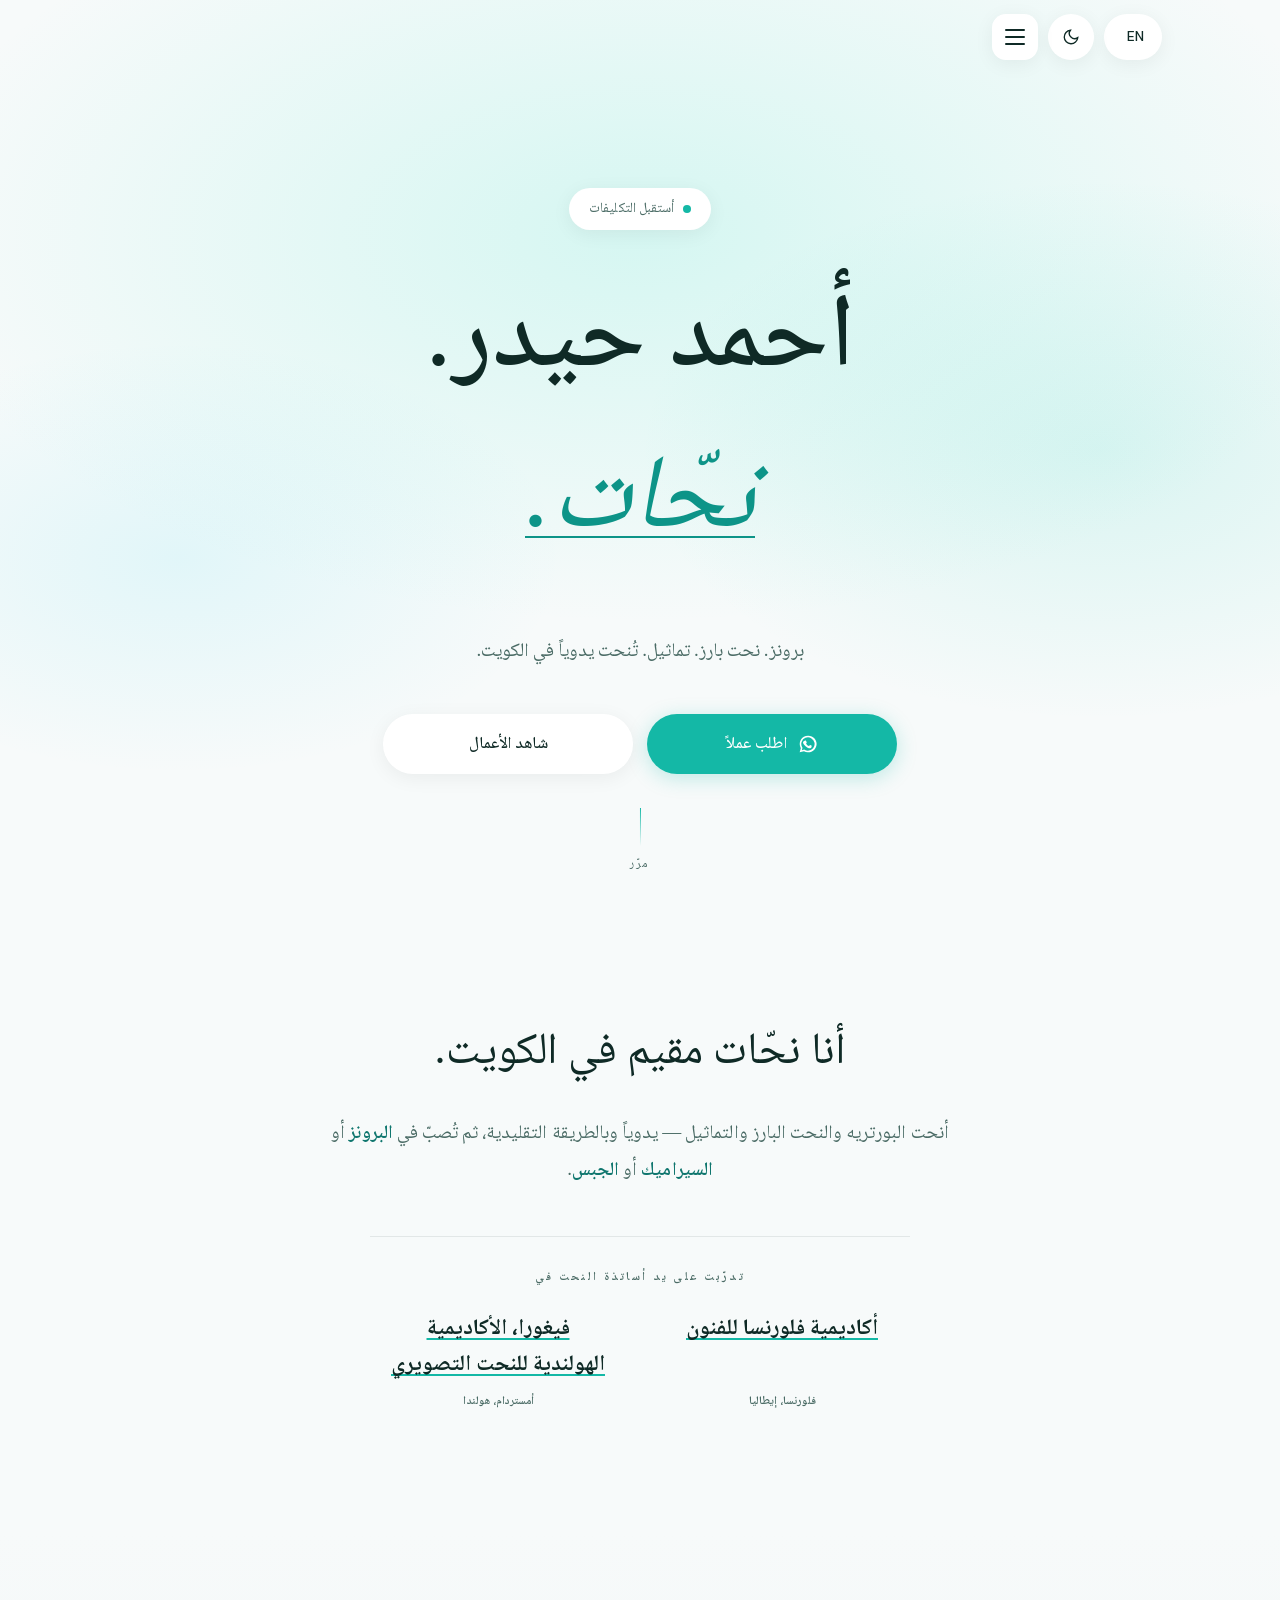
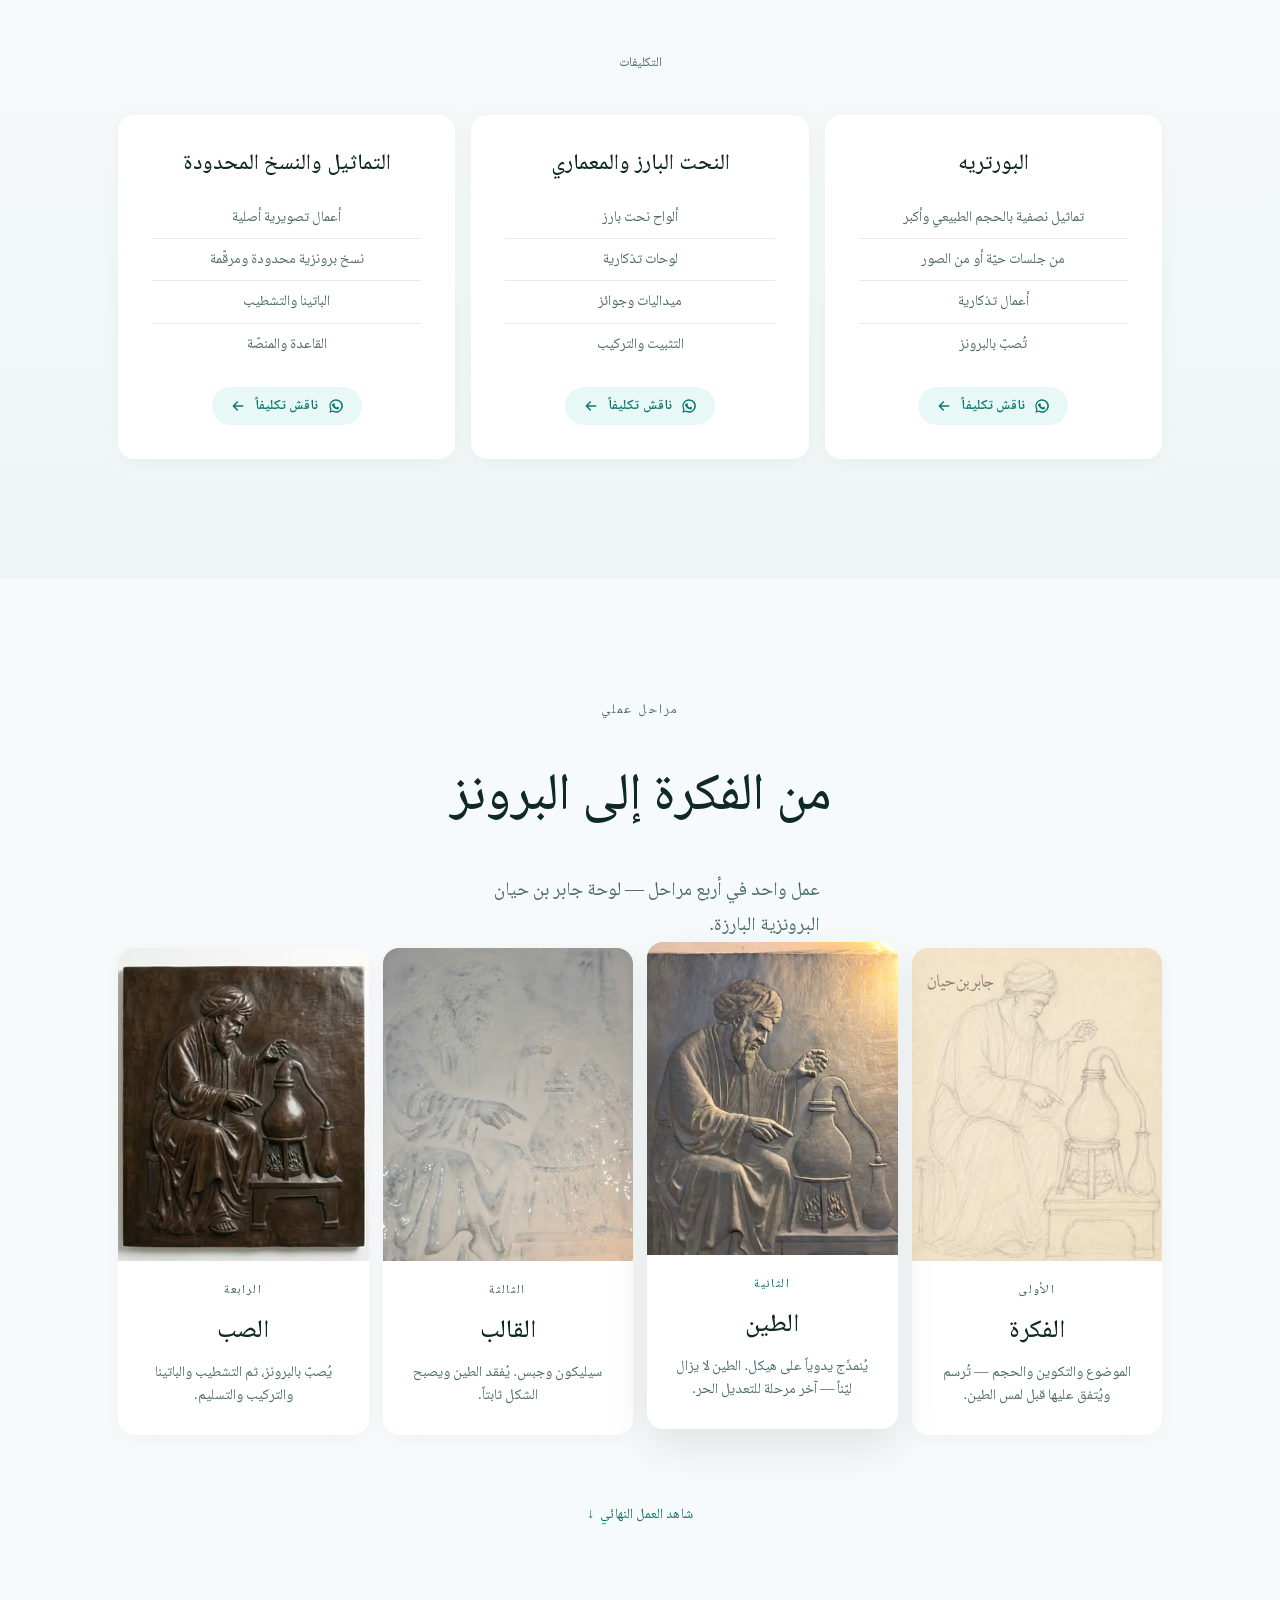
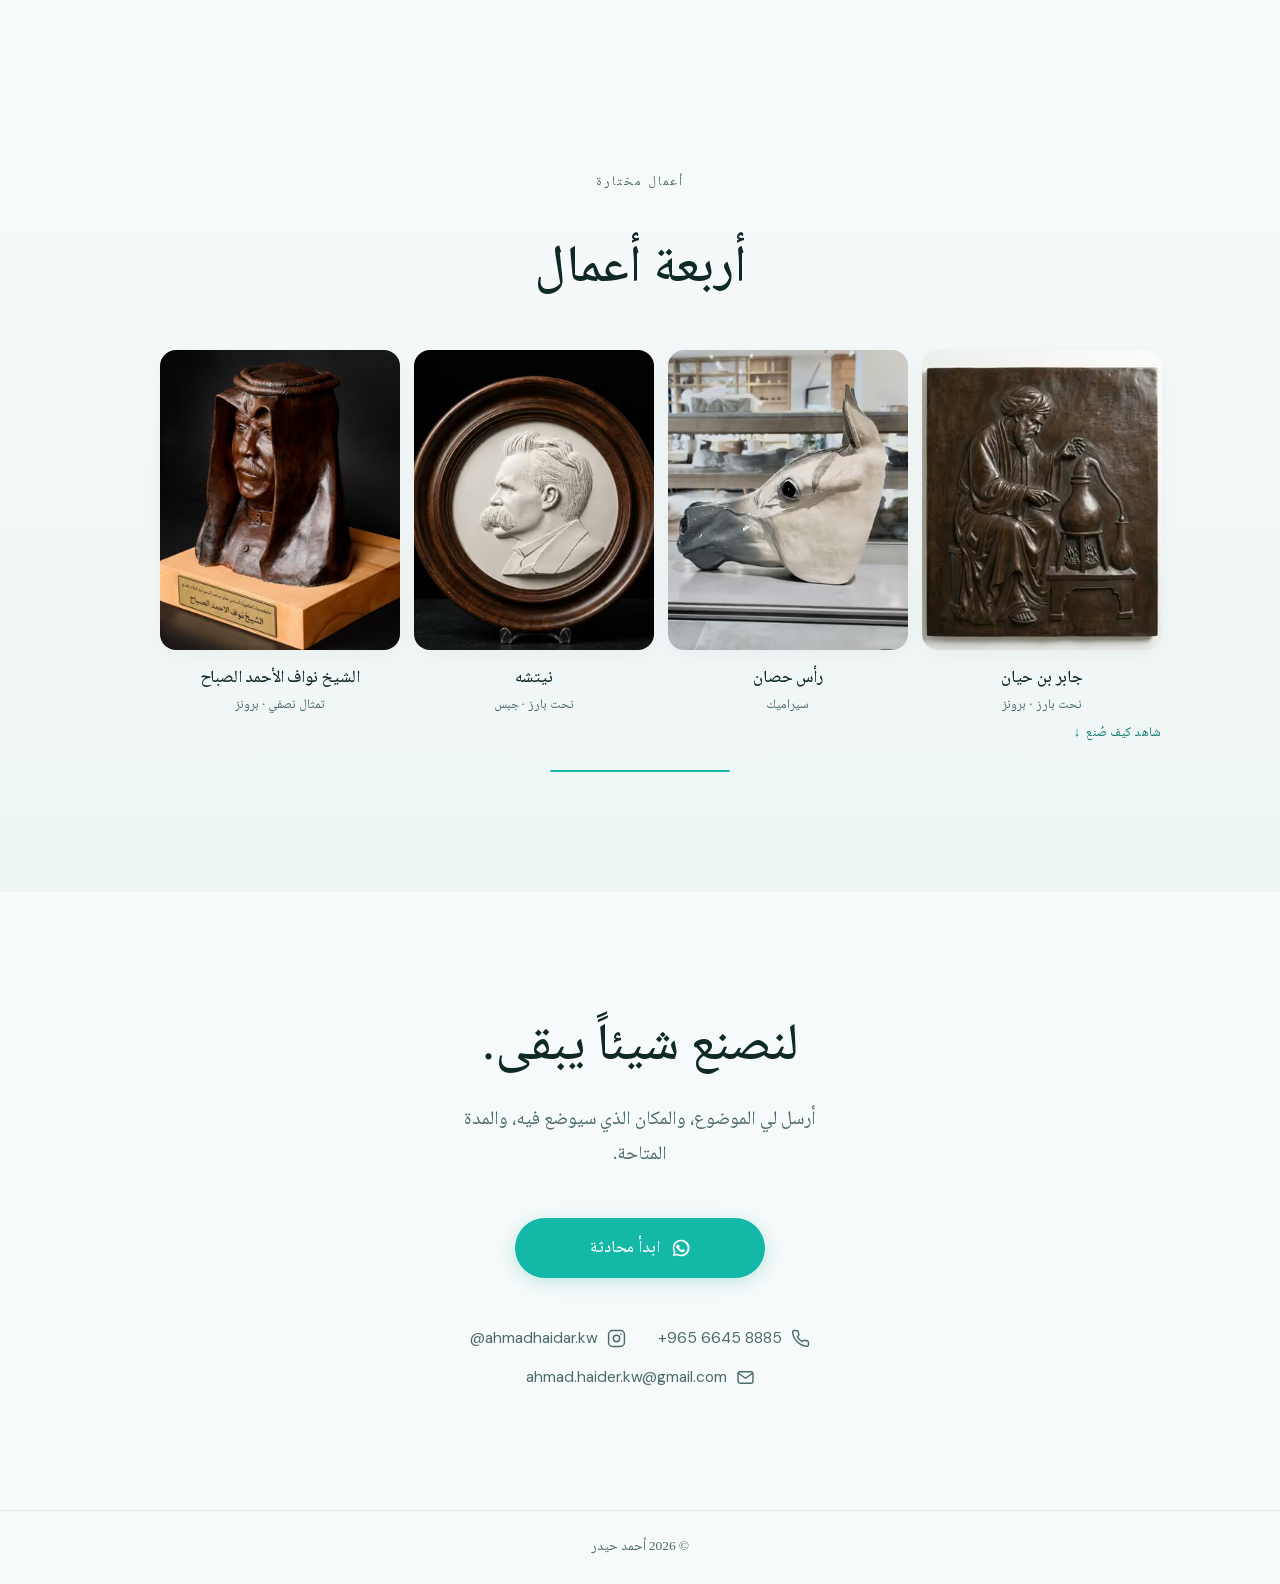
==== ar/index.html @ 477898f5 "Two real language pages, built from one source The Arabic site did not exist as far as search was co" ====
<!-- GENERATED FILE - do not edit.
     Source: src/index.html   Build: python3 build.py
     Edits made here are lost on the next build. -->
<!DOCTYPE html>

<html dir="rtl" lang="ar">
<head>
<meta charset="utf-8"/>
<meta content="width=device-width,initial-scale=1,viewport-fit=cover" name="viewport"/>
<script>(function(){try{var t=localStorage.getItem('theme');if(t==='dark'||t==='light')document.documentElement.setAttribute('data-theme',t)}catch(e){}})();</script>
<title>أحمد حيدر — نحّات كويتي | Ahmad Haider, Sculptor</title>
<meta content="أحمد حيدر، نحّات مقيم في الكويت. تماثيل نصفية وبورتريه ونحت بارز ونسخ محدودة، تُصبّ بالبرونز أو السيراميك أو الجبس." name="description"/>
<meta content="Ahmad Haider" name="author"/>
<link href="https://ahmadhaider.com/ar/" rel="canonical"/><link href="https://ahmadhaider.com/" hreflang="x-default" rel="alternate"/><link href="https://ahmadhaider.com/ar/" hreflang="ar" rel="alternate"/><link href="https://ahmadhaider.com/" hreflang="en" rel="alternate"/>



<meta content="index,follow,max-image-preview:large" name="robots"/>
<meta content="KW" name="geo.region"/>
<meta content="Kuwait" name="geo.placename"/>
<meta content="#14b8a6" name="theme-color"/>
<meta content="profile" property="og:type"/>
<meta content="أحمد حيدر — نحّات كويتي" property="og:title"/>
<meta content="نحّات مقيم في الكويت. تماثيل نصفية وبورتريه ونحت بارز، تُصبّ بالبرونز أو السيراميك أو الجبس." property="og:description"/>
<meta content="https://ahmadhaider.com/ar/" property="og:url"/>
<meta content="https://ahmadhaider.com/og-image.jpg" property="og:image"/>
<meta content="1200" property="og:image:width"/>
<meta content="630" property="og:image:height"/>
<meta content="Ahmad Haider — figurative sculptor, Kuwait" property="og:image:alt"/>
<meta content="ar_KW" property="og:locale"/>
<meta content="en_US" property="og:locale:alternate"/>
<meta content="summary_large_image" name="twitter:card"/>
<meta content="https://ahmadhaider.com/og-image.jpg" name="twitter:image"/>
<link href="/favicon.ico" rel="icon" sizes="any"/>
<link href="/apple-touch-icon.png" rel="apple-touch-icon"/>
<link href="/site.webmanifest" rel="manifest"/>
<link as="font" crossorigin="" href="/fonts/naskh-arabic.woff2" rel="preload" type="font/woff2"/><link as="font" crossorigin="" href="/fonts/fraunces-normal.woff2" rel="preload" type="font/woff2"/>

<link as="font" crossorigin="" href="/fonts/dmsans-normal.woff2" rel="preload" type="font/woff2"/>
<style>
@font-face{font-family:'Noto Naskh Arabic';font-style:normal;font-weight:400 700;font-display:swap;src:url('/fonts/naskh-arabic.woff2') format('woff2')}
@font-face{font-family:'Fraunces';font-style:normal;font-weight:100 900;font-display:swap;src:url('/fonts/fraunces-normal.woff2') format('woff2')}
@font-face{font-family:'Fraunces';font-style:italic;font-weight:100 900;font-display:swap;src:url('/fonts/fraunces-italic.woff2') format('woff2')}
@font-face{font-family:'DM Sans';font-style:normal;font-weight:100 1000;font-display:swap;src:url('/fonts/dmsans-normal.woff2') format('woff2')}

/* ============================================================
   Ahmad Haider — Sculptor
   styles.css
   Palette, type and chrome carried over from the original build.
   ============================================================ */

:root{
  --teal-300:#5eead4;
  --teal-400:#2dd4bf;
  --teal-500:#14b8a6;
  --teal-600:#0d9488;

  --bg:#f7fafa;
  --bg-subtle:#eef6f5;
  --bg-elevated:#fff;
  --white:#fff;

  --text:#0f2a26;
  --text-secondary:#4a6b65;
  --accent:var(--teal-500);
  /* teal-500 as TEXT is 2.4:1 on --bg. These two pass AA; --accent stays for fills. */
  --accent-text:#0f766e;    /* 5.2:1 — small text */
  --accent-strong:#0d9488;  /* 3.6:1 — large text */
  --accent-light:rgba(20,184,166,.1);
  --line:rgba(15,42,38,.09);

  --font-display:'Fraunces',Georgia,serif;
  --font-body:'DM Sans',-apple-system,BlinkMacSystemFont,'Segoe UI',sans-serif;
  --font-arabic:'Noto Naskh Arabic',Georgia,serif;

  --ease-out:cubic-bezier(.16,1,.3,1);
  --ease-smooth:cubic-bezier(.4,0,.2,1);
  --gut:clamp(22px,6vw,48px);

  /* live values written by script.js */
  --mx:50%;
  --my:30%;
}

@media (prefers-color-scheme:dark){
  :root:not([data-theme="light"]){
    --bg:#0b1a18;--bg-subtle:#10221f;--bg-elevated:#152b27;--white:#152b27;
    --text:#e9f2f0;--text-secondary:#93b0ab;
    --line:rgba(233,242,240,.12);--accent:var(--teal-400);--accent-text:var(--teal-400);--accent-strong:var(--teal-400);
  }
}
:root[data-theme="dark"]{
  --bg:#0b1a18;--bg-subtle:#10221f;--bg-elevated:#152b27;--white:#152b27;
  --text:#e9f2f0;--text-secondary:#93b0ab;
  --line:rgba(233,242,240,.12);--accent:var(--teal-400);--accent-text:var(--teal-400);--accent-strong:var(--teal-400);
}

*,*::before,*::after{box-sizing:border-box}
html{-webkit-text-size-adjust:100%;scroll-behavior:smooth}
body{
  margin:0;background:var(--bg);color:var(--text);
  font-family:var(--font-body);font-size:16px;line-height:1.6;
  -webkit-font-smoothing:antialiased;overflow-x:hidden;
}
a{color:inherit}
:focus-visible{outline:2px solid var(--accent-text);outline-offset:3px;border-radius:6px}
html[dir="rtl"] body,
html[dir="rtl"] body,html[dir="rtl"] h1,html[dir="rtl"] h2,html[dir="rtl"] h3,
html[dir="rtl"] p,html[dir="rtl"] li,html[dir="rtl"] span,html[dir="rtl"] a,
html[dir="rtl"] button,html[dir="rtl"] figcaption{font-family:var(--font-arabic)}
/* the address, the number and the handle stay Latin wherever they appear */
html[dir="rtl"] [dir="ltr"]{font-family:var(--font-body)}

.wrap{width:100%;max-width:1140px;margin:0 auto;padding-inline:var(--gut)}
/* left:-9999px pushed the page 10,000px wide in RTL, where a negative left
   sits outside the RIGHT edge. Clip instead: costs no scroll width either way. */
.skip{position:absolute;width:1px;height:1px;margin:-1px;padding:0;border:0;
  overflow:hidden;clip:rect(0 0 0 0);clip-path:inset(50%);white-space:nowrap}
.skip:focus{position:fixed;width:auto;height:auto;margin:0;overflow:visible;
  clip:auto;clip-path:none;inset-inline-start:12px;top:12px;z-index:99;
  background:var(--white);color:var(--text);padding:10px 16px;border-radius:12px;
  box-shadow:0 10px 28px rgba(0,0,0,.16)}

/* ============ 01 · scroll progress hairline ============ */
.progress{
  position:fixed;top:0;left:0;height:2px;width:100%;z-index:60;transform-origin:0 50%;
  transform:scaleX(var(--p,0));
  background:linear-gradient(90deg,var(--teal-400),var(--teal-500));
  transition:transform .12s linear;pointer-events:none;
}
/* Arabic sets taller than Latin: hamza (أ) and shadda (ّ) rise above the
   Latin ascender. h1's reveal mask (overflow:hidden) was slicing them off,
   and the tight Latin leading elsewhere left no room for the marks. */
html[dir="rtl"] h1{line-height:1.55;letter-spacing:0}
html[dir="rtl"] h1 em{padding-bottom:.16em}
html[dir="rtl"] h2{line-height:1.38;letter-spacing:0}
html[dir="rtl"] .about-lead{line-height:1.55;letter-spacing:0}
html[dir="rtl"] .about-body{line-height:1.95}
html[dir="rtl"] .sub{line-height:1.85}
html[dir="rtl"] .training-label{line-height:1.9}
html[dir="rtl"] .school{line-height:1.62}
html[dir="rtl"] .step h3,html[dir="rtl"] .card h3{line-height:1.45;letter-spacing:0}
html[dir="rtl"] .eyebrow{line-height:1.8}
html[dir="rtl"] .progress{transform-origin:100% 50%}

/* ============ header ============ */
.hdr{
  position:fixed;top:0;left:0;right:0;z-index:50;padding:14px 0;
  transition:background .35s var(--ease-smooth),box-shadow .35s,transform .45s var(--ease-out);
}
.hdr.stuck{
  background:color-mix(in srgb,var(--bg) 86%,transparent);
  backdrop-filter:blur(16px);-webkit-backdrop-filter:blur(16px);
  box-shadow:0 2px 8px rgba(0,0,0,.04);
}
.hdr.hide{transform:translateY(-110%)}
.hdr-in{display:flex;align-items:center;justify-content:flex-end;gap:12px;
  max-width:1140px;margin:0 auto;padding-inline:var(--gut)}
/* keep the controls pinned to the right in both directions (flex-end is direction-aware, so RTL needs flex-start) */
html[dir="rtl"] .hdr-in{justify-content:flex-start}


.hdr-r{display:flex;align-items:center;gap:10px}
.pill{
  background:var(--white);border:0;border-radius:50px;color:var(--text);
  box-shadow:0 4px 20px rgba(0,0,0,.06);
  font-family:var(--font-body);font-size:14px;font-weight:500;cursor:pointer;
  padding:11px 18px;position:relative;overflow:hidden;
  transition:transform .35s var(--ease-out),box-shadow .35s var(--ease-out);
}
.pill:hover{box-shadow:0 8px 30px rgba(0,0,0,.08);transform:translateY(-1px)}
.pill:active{transform:scale(.94)}
#lang{min-width:58px}
#lang span{display:inline-block;transition:transform .32s var(--ease-out),opacity .2s}
#lang.flip span{transform:translateY(-110%);opacity:0}

.theme-toggle{width:46px;height:46px;padding:0;display:grid;place-content:center;border-radius:50%}
.theme-toggle svg{transition:opacity .25s var(--ease-out),transform .25s var(--ease-out)}
.theme-toggle .icon-sun,.theme-toggle .icon-moon{display:none}
.theme-toggle .icon-moon{display:block}
@media (prefers-color-scheme:dark){
  :root:not([data-theme="light"]) .theme-toggle .icon-moon{display:none}
  :root:not([data-theme="light"]) .theme-toggle .icon-sun{display:block}
}
:root[data-theme="dark"] .theme-toggle .icon-moon{display:none}
:root[data-theme="dark"] .theme-toggle .icon-sun{display:block}
:root[data-theme="light"] .theme-toggle .icon-moon{display:block}
:root[data-theme="light"] .theme-toggle .icon-sun{display:none}

.burger{width:46px;height:46px;padding:0;display:grid;place-content:center;gap:5px;border-radius:14px}
.burger i{display:block;width:20px;height:2.2px;background:var(--text);border-radius:2px;
  transition:transform .4s var(--ease-out),opacity .2s}
.burger.open i:nth-child(1){transform:translateY(7.2px) rotate(45deg)}
.burger.open i:nth-child(2){opacity:0;transform:scaleX(.2)}
.burger.open i:nth-child(3){transform:translateY(-7.2px) rotate(-45deg)}

/* ============ 02 · menu with staggered links ============ */
.menu{
  position:fixed;inset:0;z-index:45;background:var(--bg);
  display:grid;place-items:center;opacity:0;visibility:hidden;
  transition:opacity .4s var(--ease-out),visibility .4s;
}
.menu.open{opacity:1;visibility:visible}
.menu nav{display:grid;gap:6px;text-align:center}
.menu a{
  font-family:var(--font-display);font-size:clamp(30px,8vw,46px);font-weight:400;
  text-decoration:none;letter-spacing:-.025em;padding:6px 0;position:relative;
  opacity:0;transform:translateY(18px);
  transition:opacity .5s var(--ease-out),transform .5s var(--ease-out),color .25s;
}
.menu.open a{opacity:1;transform:none}
.menu.open a:nth-child(1){transition-delay:.06s}
.menu.open a:nth-child(2){transition-delay:.12s}
.menu.open a:nth-child(3){transition-delay:.18s}
.menu.open a:nth-child(4){transition-delay:.24s}
.menu.open a:nth-child(5){transition-delay:.30s}
.menu a::after{
  content:"";position:absolute;left:50%;bottom:4px;height:1.5px;width:0;
  background:var(--accent);transform:translateX(-50%);
  transition:width .4s var(--ease-out);
}
.menu a:hover{color:var(--accent-text)}
.menu a:hover::after{width:100%}

/* ============ hero ============ */
.hero{position:relative;min-height:100svh;display:grid;place-items:center;text-align:center;
  padding:110px 0 76px;overflow:hidden}
/* 03 · gradient field follows the pointer */
.hero::before{
  content:"";position:absolute;inset:-10%;pointer-events:none;
  background:
    radial-gradient(ellipse 80% 60% at var(--mx) var(--my),rgba(94,234,212,.22) 0%,transparent 60%),
    radial-gradient(ellipse 60% 50% at 80% 50%,rgba(45,212,191,.15) 0%,transparent 50%),
    radial-gradient(ellipse 50% 40% at 20% 60%,rgba(34,211,238,.10) 0%,transparent 50%);
  transition:background-position .6s var(--ease-out);
}
.hero .wrap{position:relative}

.badge{
  display:inline-flex;align-items:center;gap:9px;background:var(--white);border-radius:50px;
  padding:10px 20px;font-size:14px;color:var(--text-secondary);
  box-shadow:0 4px 20px rgba(0,0,0,.06);margin-bottom:clamp(30px,8vw,46px);
}
.dot{width:8px;height:8px;border-radius:50%;background:var(--accent);flex:none;
  box-shadow:0 0 0 0 rgba(20,184,166,.3);animation:pulse 2.4s var(--ease-out) infinite}
@keyframes pulse{50%{box-shadow:0 0 0 7px rgba(20,184,166,0)}}

h1{font-family:var(--font-display);font-weight:500;
  font-size:clamp(52px,15vw,104px);line-height:.98;letter-spacing:-.035em;margin:0}
/* 04 · masked line-by-line hero reveal */
h1 span,h1 em{display:block;overflow:hidden}
h1 span>i,h1 em>i{display:block;font-style:inherit;transform:translateY(105%);
  animation:lineUp 1.05s var(--ease-out) forwards}
h1 span>i{animation-delay:.12s}
h1 em>i{animation-delay:.24s}
h1 em{font-style:italic;font-weight:400;color:var(--accent-strong);padding-bottom:.08em}
h1 em>i{text-decoration:underline;text-decoration-thickness:2px;text-underline-offset:.1em}
@keyframes lineUp{to{transform:none}}

.sub{color:var(--text-secondary);font-size:clamp(16px,4.2vw,19px);line-height:1.6;
  max-width:30ch;margin:20px auto 0}

.btns{display:grid;gap:14px;margin-top:clamp(32px,8vw,44px);justify-content:center}
@media(min-width:620px){.btns{grid-auto-flow:column}}

/* 05 · magnetic buttons */
.btn{
  display:inline-flex;align-items:center;justify-content:center;gap:11px;
  border-radius:60px;padding:17px 34px;font-size:16.5px;font-weight:500;
  text-decoration:none;min-width:250px;position:relative;overflow:hidden;
  transform:translate3d(var(--tx,0),var(--ty,0),0);
  transition:transform .5s var(--ease-out),box-shadow .4s var(--ease-out);
}
.btn>*{position:relative;z-index:1}
.btn-a{background:var(--accent);color:#fff;box-shadow:0 4px 20px rgba(20,184,166,.25)}
.btn-a:hover{box-shadow:0 14px 38px rgba(20,184,166,.38)}
.btn-b{background:var(--white);color:var(--text);box-shadow:0 4px 20px rgba(0,0,0,.06)}
.btn-b:hover{box-shadow:0 10px 32px rgba(0,0,0,.09)}
.btn:active{transform:translate3d(var(--tx,0),var(--ty,0),0) scale(.975)}
/* sheen that sweeps once on hover */
.btn::after{
  content:"";position:absolute;inset:0;z-index:0;
  background:linear-gradient(105deg,transparent 35%,rgba(255,255,255,.28) 50%,transparent 65%);
  transform:translateX(-120%);
}
.btn:hover::after{transform:translateX(120%);transition:transform .85s var(--ease-smooth)}
.btn svg{transition:transform .45s var(--ease-out)}
.btn-a:hover svg{transform:scale(1.14) rotate(-6deg)}

.scroll-c{position:absolute;bottom:26px;left:50%;transform:translateX(-50%);
  font-size:12px;letter-spacing:.14em;color:var(--text-secondary);
  display:grid;gap:9px;justify-items:center;opacity:0;animation:fadeIn .8s .9s forwards}
.scroll-c i{display:block;width:1px;height:38px;
  background:linear-gradient(to bottom,var(--accent),transparent);
  transform-origin:top;animation:drip 2.4s var(--ease-smooth) infinite}
@keyframes drip{0%{transform:scaleY(0);opacity:0}35%{opacity:1}100%{transform:scaleY(1);opacity:0}}
@keyframes fadeIn{to{opacity:1}}

/* ============ sections ============ */
section{scroll-margin-top:72px}
.band{padding-block:clamp(64px,14vw,120px)}
.band-s{background:linear-gradient(180deg,var(--bg) 0%,var(--bg-subtle) 100%)}
/* the commissions eyebrow IS that section's heading; keep it looking like the others */
h2.eyebrow{font-family:var(--font-body);font-weight:400;line-height:1.5}
.eyebrow{text-align:center;font-size:13px;letter-spacing:.16em;color:var(--text-secondary);
  margin:0 0 clamp(26px,6vw,40px)}
h2{font-family:var(--font-display);font-weight:500;font-size:clamp(32px,8vw,52px);
  line-height:1.05;letter-spacing:-.03em;margin:0 0 clamp(26px,6vw,40px);text-align:center}

/* ============ about — three tiers of hierarchy ============ */
.about-lead{font-family:var(--font-display);font-weight:400;
  font-size:clamp(29px,6.8vw,44px);line-height:1.16;letter-spacing:-.025em;
  text-align:center;max-width:17ch;margin:0 auto clamp(20px,4.4vw,28px);
  text-wrap:balance}

.about-body{font-family:var(--font-body);font-weight:400;
  font-size:clamp(16.5px,3.5vw,19px);line-height:1.68;letter-spacing:.002em;
  color:var(--text-secondary);text-align:center;max-width:52ch;margin:0 auto;
  text-wrap:pretty}
.about-body b{font-weight:600;color:var(--accent-text)}

.training{max-width:54ch;margin:clamp(32px,6.5vw,46px) auto 0;
  padding-top:clamp(22px,4.8vw,30px);border-top:1px solid var(--line)}
.training-label{font-family:var(--font-body);font-size:12px;font-weight:600;
  letter-spacing:.19em;text-transform:uppercase;color:var(--text-secondary);
  text-align:center;margin:0 0 clamp(16px,3.4vw,22px)}
.training-list{list-style:none;margin:0;padding:0;display:grid;gap:20px;align-items:stretch}
@media(min-width:720px){.training-list{grid-template-columns:1fr 1fr;gap:28px}}
.training-list li{display:flex;flex-direction:column;gap:8px;text-align:center}
.training-list .where{margin-top:auto;padding-top:2px}
.about b{font-weight:400;color:var(--accent-text)}

/* academies — display optical size, italic cut, accent rule beneath */
.school{
  font-family:var(--font-display);font-style:italic;font-weight:500;
  font-variation-settings:'opsz' 144;
  font-size:clamp(18.5px,4.1vw,22px);line-height:1.3;
  letter-spacing:-.01em;color:var(--text);
  text-decoration:underline;
  text-decoration-color:var(--accent);
  text-decoration-thickness:2px;
  text-underline-offset:.2em;
  text-decoration-skip-ink:none;
  text-wrap:balance;
}
.where{
  font-family:var(--font-body);font-style:normal;font-weight:600;
  font-size:11.5px;letter-spacing:.15em;text-transform:uppercase;
  color:var(--text-secondary);
}
[dir="rtl"] .school{font-style:normal;font-weight:700;font-family:var(--font-arabic);letter-spacing:0}
[dir="rtl"] .where{font-family:var(--font-arabic);letter-spacing:0}

/* 06 · scroll reveal */
.rv{opacity:0;transform:translateY(20px);
  transition:opacity .85s var(--ease-out),transform .85s var(--ease-out)}
.rv.in{opacity:1;transform:none}
.rv.d1{transition-delay:.08s}.rv.d2{transition-delay:.16s}.rv.d3{transition-delay:.24s}
.hero .rv{transform:translateY(14px)}

/* ============ cards ============ */
.cards{display:grid;gap:16px}
@media(min-width:800px){.cards{grid-template-columns:repeat(3,1fr)}}
.card{
  background:var(--bg-elevated);border-radius:16px;padding:clamp(26px,6vw,34px);
  box-shadow:0 4px 20px rgba(0,0,0,.04);text-align:center;position:relative;overflow:hidden;
  transition:transform .5s var(--ease-out),box-shadow .5s var(--ease-out);
}
@media(hover:hover){
  .card:hover{transform:translateY(-6px);box-shadow:0 18px 44px rgba(0,0,0,.09)}
  .card:hover h3{color:var(--accent-text)}
}
.card::before{
  content:"";position:absolute;left:0;right:0;top:0;height:2px;background:var(--accent);
  transform:scaleX(0);transform-origin:left;transition:transform .55s var(--ease-out);
}
.card:hover::before{transform:scaleX(1)}
.card h3{font-family:var(--font-display);font-weight:500;font-size:22px;
  margin:0 0 16px;letter-spacing:-.015em;transition:color .35s}
.card ul{list-style:none;margin:0;padding:0}
.card li{font-size:14.5px;color:var(--text-secondary);padding:9px 0;border-top:1px solid var(--line)}
.card li:first-child{border-top:0}


/* card CTA — pre-filled WhatsApp enquiry */
.card-cta{display:inline-flex;align-items:center;gap:9px;
  margin-top:clamp(18px,3.6vw,22px);padding:11px 18px;border-radius:50px;
  background:var(--accent-light);color:var(--accent-text);
  font-family:var(--font-body);font-size:14px;font-weight:600;
  letter-spacing:.005em;text-decoration:none;line-height:1;
  transition:background .35s var(--ease-smooth),color .35s var(--ease-smooth),
             box-shadow .4s var(--ease-out),transform .35s var(--ease-out)}
.card-cta svg{width:16px;height:16px;flex:0 0 auto}
.card-cta .arw{transition:transform .35s var(--ease-out)}
.card-cta:focus-visible{outline:2px solid var(--accent-text);outline-offset:3px}
@media(hover:hover){
  .card-cta:hover{background:var(--accent);color:#fff;
    box-shadow:0 10px 26px rgba(20,184,166,.3);transform:translateY(-1px)}
  .card-cta:hover .arw{transform:translateX(3px)}
}
[dir="rtl"] .card-cta{font-family:var(--font-arabic)}
[dir="rtl"] .card-cta .arw{transform:scaleX(-1)}
@media(hover:hover){[dir="rtl"] .card-cta:hover .arw{transform:scaleX(-1) translateX(3px)}}

/* ============ rails ============ */
.rail-wrap{position:relative}
.rail{
  display:flex;gap:14px;overflow-x:auto;scroll-snap-type:x mandatory;
  padding:4px var(--gut) 22px;margin-inline:calc(-1*var(--gut));
  -webkit-overflow-scrolling:touch;scrollbar-width:none;cursor:grab;
}
.rail::-webkit-scrollbar{display:none}
.rail.dragging{cursor:grabbing;scroll-snap-type:none;scroll-behavior:auto}
.rail.dragging *{pointer-events:none}

/* 07 · rail progress bar */
.bar{height:2px;background:var(--line);border-radius:2px;overflow:hidden;max-width:180px;margin:0 auto}
.bar i{display:block;height:100%;width:100%;background:var(--accent);border-radius:2px;
  transform-origin:left;transform:scaleX(var(--w,.25)) translateX(var(--o,0));
  transition:transform .18s var(--ease-smooth)}

.step{
  flex:0 0 76%;max-width:290px;scroll-snap-align:center;
  background:var(--bg-elevated);border-radius:16px;padding:28px 24px;
  box-shadow:0 4px 20px rgba(0,0,0,.04);text-align:center;
  transition:transform .55s var(--ease-out),box-shadow .55s var(--ease-out),opacity .45s;
}
/* 08 · active step lifts as it centres */
.step.active{transform:translateY(-6px);box-shadow:0 18px 44px rgba(0,0,0,.09)}
.step.active b{color:var(--accent-text)}
.step-img{display:block;margin:-28px -24px 20px;border-radius:16px 16px 0 0;
  overflow:hidden;background:var(--bg-subtle)}
.step-img img{display:block;width:100%;height:auto;aspect-ratio:4/5;object-fit:cover;
  transition:transform .7s var(--ease-out)}
@media(hover:hover){.step:hover .step-img img{transform:scale(1.03)}}
@media(prefers-reduced-motion:reduce){.step-img img{transition:none}
  @media(hover:hover){.step:hover .step-img img{transform:none}}}
.step b{display:block;font-size:12px;letter-spacing:.14em;color:var(--text-secondary);
  margin-bottom:14px;font-weight:500;transition:color .35s}
.step h3{font-family:var(--font-display);font-weight:500;font-size:25px;margin:0 0 10px;letter-spacing:-.02em}
.step p{margin:0;font-size:14.5px;color:var(--text-secondary)}
@media(min-width:960px){
  .rail.steps{display:grid;grid-template-columns:repeat(4,1fr);overflow:visible;
    padding-inline:0;margin-inline:0;cursor:default}
  .rail.steps .step{flex:none;max-width:none}
  .bar.steps-bar{display:none}
}

/* the work and the process are the same bronze; these are the two doors between them */
.xlink{display:inline-flex;align-items:center;gap:6px;margin-top:6px;
  /* 3px of padding takes the tap target past the 24px minimum */
  padding:3px 1px;font-size:13px;letter-spacing:.01em;
  color:var(--accent-text);text-decoration:none;white-space:nowrap;
  border-bottom:1px solid transparent;transition:border-color .3s,opacity .3s}
.xlink i{font-style:normal;transition:transform .35s var(--ease-out)}
@media(hover:hover){.xlink:hover{border-bottom-color:currentColor}
  .xlink:hover i{transform:translateY(3px)}}
.work .xlink{margin-top:4px}
.process-back{text-align:center;margin:clamp(26px,6vw,38px) 0 0}
.process-back .xlink{font-size:14px}

/* ============ work plates ============ */
.work{flex:0 0 64%;max-width:250px;scroll-snap-align:center;margin:0;perspective:900px}
@media(min-width:1000px){.work{flex-basis:23%}}
/* 09 · plate tilts toward the pointer */
.plate{
  aspect-ratio:4/5;border-radius:16px;display:grid;place-items:center;overflow:hidden;
  box-shadow:0 4px 20px rgba(0,0,0,.04);
  background:linear-gradient(145deg,var(--bg-subtle),var(--bg));
  transform:rotateX(var(--rx,0deg)) rotateY(var(--ry,0deg));
  transition:transform .6s var(--ease-out),box-shadow .5s var(--ease-out);
}
.plate img{width:100%;height:100%;object-fit:cover;display:block}
@media(hover:hover){.work:hover .plate{box-shadow:0 20px 48px rgba(0,0,0,.12)}}
.work h3{font-family:var(--font-display);font-weight:500;font-size:17px;
  margin:15px 0 3px;text-align:center;letter-spacing:-.01em;text-wrap:balance}
.work p{margin:0;text-align:center;font-size:13px;color:var(--text-secondary)}

/* ============ contact ============ */
.contact{text-align:center}
.contact h2{margin-bottom:14px}
.links{display:flex;flex-wrap:wrap;gap:12px 32px;justify-content:center;
  margin-top:clamp(34px,8vw,48px);font-size:15.5px;color:var(--text-secondary)}
.links a,.links button{
  background:none;border:0;padding:0;font:inherit;color:inherit;cursor:pointer;
  text-decoration:none;display:inline-flex;align-items:center;gap:9px;position:relative;
  transition:color .3s;
}
.links a:hover,.links button:hover{color:var(--accent-text)}
a.pill{text-decoration:none}
.links .mail-row{flex:0 0 100%;display:flex;justify-content:center;margin-top:2px}
.links svg{width:19px;height:19px;flex:none;transition:transform .45s var(--ease-out)}
.links a:hover svg,.links button:hover svg{transform:scale(1.15)}
/* 10 · copy-to-clipboard confirmation */
.copied::after{
  content:attr(data-copied);position:absolute;left:50%;top:-30px;transform:translate(-50%,6px);
  background:var(--text);color:var(--bg);font-size:12px;padding:5px 11px;border-radius:50px;
  opacity:0;pointer-events:none;white-space:nowrap;
  transition:opacity .3s,transform .3s var(--ease-out);
}
.copied.show::after{opacity:1;transform:translate(-50%,0)}

footer{border-top:1px solid var(--line);padding:26px 0;text-align:center;
  font-size:13.5px;color:var(--text-secondary)}

/* 11 · FAB appears once the hero is behind you */
.fab{
  position:fixed;right:18px;bottom:18px;z-index:44;width:58px;height:58px;border-radius:50%;
  background:#25d366;display:grid;place-items:center;
  box-shadow:0 4px 20px rgba(37,211,102,.3);
  opacity:0;transform:translateY(20px) scale(.8);pointer-events:none;
  transition:opacity .45s var(--ease-out),transform .45s var(--ease-out),box-shadow .35s;
}
html[dir="rtl"] .fab{right:auto;left:18px}
.fab.show{opacity:1;transform:none;pointer-events:auto}
.fab:hover{box-shadow:0 14px 38px rgba(37,211,102,.42)}
.fab:active{transform:scale(.92)}
.fab svg{width:30px;height:30px;fill:#fff}


/* ============ reduced motion ============ */
@media (prefers-reduced-motion:reduce){
  html{scroll-behavior:auto}
  *,*::before,*::after{
    animation-duration:.001ms!important;animation-iteration-count:1!important;
    transition-duration:.001ms!important}
  h1 span>i,h1 em>i{transform:none}
  .rv{opacity:1;transform:none}
  .scroll-c{opacity:1}
  .fab{opacity:1;transform:none;pointer-events:auto}
}
</style>
<script type="application/ld+json">{"@context":"https://schema.org","@graph":[{"@type":"Person","@id":"https://ahmadhaider.com/#p","name":"Ahmad Haider","alternateName":["أحمد حيدر","احمد حيدر","Ahmad Haidar","أحمد حيدر النحات"],"jobTitle":"Sculptor","url":"https://ahmadhaider.com/","telephone":"+96566458885","email":"ahmad.haider.kw@gmail.com","description":"Sculptor in Kuwait. Commissioned portrait busts, reliefs and figures, cast in bronze, ceramic or plaster.","knowsLanguage":["ar","en"],"knowsAbout":["Sculpture","النحت","Portrait sculpture","Bas-relief","النحت البارز","Bronze casting","Figurative sculpture","تماثيل برونزية"],"address":{"@type":"PostalAddress","addressCountry":"KW","addressLocality":"Kuwait"},"sameAs":["https://instagram.com/ahmadhaidar.kw"],"alumniOf":[{"@type":"EducationalOrganization","name":"The Florence Academy of Art","sameAs":"https://www.florenceacademyofart.edu/"},{"@type":"EducationalOrganization","name":"Figura, Dutch Academy of Figurative Sculpture","sameAs":"https://www.figura-sculpture.com/"}]},{"@type":"ProfessionalService","name":"Ahmad Haider — Sculpture Studio","alternateName":"أحمد حيدر للنحت","founder":{"@id":"https://ahmadhaider.com/#p"},"url":"https://ahmadhaider.com/","telephone":"+96566458885","email":"ahmad.haider.kw@gmail.com","areaServed":["KW","GCC"],"address":{"@type":"PostalAddress","addressCountry":"KW"},"hasOfferCatalog":{"@type":"OfferCatalog","name":"Commissions","itemListElement":[{"@type":"Offer","itemOffered":{"@type":"Service","name":"Portrait — commissioned busts"}},{"@type":"Offer","itemOffered":{"@type":"Service","name":"Relief & Architectural"}},{"@type":"Offer","itemOffered":{"@type":"Service","name":"Figure & Edition"}}]}},{"@type":"VisualArtwork","@id":"https://ahmadhaider.com/#jabir","name":"Jabir ibn Hayyan","alternateName":"جابر بن حيان","creator":{"@id":"https://ahmadhaider.com/#p"},"artform":"Relief","artMedium":"Bronze","artworkSurface":"Bronze","image":"https://ahmadhaider.com/works/jabir-520.jpg","isFamilyFriendly":true},{"@type":"VisualArtwork","@id":"https://ahmadhaider.com/#horse","name":"Horse head","alternateName":"رأس حصان","creator":{"@id":"https://ahmadhaider.com/#p"},"artform":"Sculpture","artMedium":"Ceramic","artworkSurface":"Ceramic","image":"https://ahmadhaider.com/works/horse-520.jpg","isFamilyFriendly":true},{"@type":"VisualArtwork","@id":"https://ahmadhaider.com/#nietzsche","name":"Nietzsche","alternateName":"نيتشه","creator":{"@id":"https://ahmadhaider.com/#p"},"artform":"Relief","artMedium":"Plaster","artworkSurface":"Plaster","image":"https://ahmadhaider.com/works/nietzsche-520.jpg","isFamilyFriendly":true},{"@type":"VisualArtwork","@id":"https://ahmadhaider.com/#nawaf","name":"Sheikh Nawaf Al-Ahmad Al-Sabah","alternateName":"الشيخ نواف الأحمد الصباح","creator":{"@id":"https://ahmadhaider.com/#p"},"artform":"Bust","artMedium":"Bronze","artworkSurface":"Bronze","image":"https://ahmadhaider.com/works/nawaf-520.jpg","isFamilyFriendly":true},{"@type":"WebPage","@id":"https://ahmadhaider.com/ar/#page","url":"https://ahmadhaider.com/ar/","name":"أحمد حيدر — نحّات","inLanguage":"ar","description":"نحّات مقيم في الكويت. تماثيل نصفية وبورتريه ونحت بارز، تُصبّ بالبرونز أو السيراميك أو الجبس.","about":{"@id":"https://ahmadhaider.com/#p"},"isPartOf":{"@id":"https://ahmadhaider.com/#site"}}]}</script>
</head>
<body>
<a class="skip" href="#main">تخطى إلى المحتوى</a>
<div class="progress" id="progress"></div>
<header class="hdr" id="hdr">
<div class="hdr-in">
<div class="hdr-r">
<a aria-label="View this page in English" class="pill" href="/" hreflang="en" id="lang" lang="en"><span dir="ltr" id="langLabel">EN</span></a>
<button aria-label="Toggle dark mode" class="pill theme-toggle" id="themeToggle">
<svg aria-hidden="true" class="icon-sun" fill="none" height="18" stroke="currentColor" stroke-width="1.8" viewbox="0 0 24 24" width="18"><circle cx="12" cy="12" r="4"></circle><path d="M12 2v2M12 20v2M4.93 4.93l1.41 1.41M17.66 17.66l1.41 1.41M2 12h2M20 12h2M4.93 19.07l1.41-1.41M17.66 6.34l1.41-1.41"></path></svg>
<svg aria-hidden="true" class="icon-moon" fill="none" height="18" stroke="currentColor" stroke-width="1.8" viewbox="0 0 24 24" width="18"><path d="M21 12.79A9 9 0 1111.21 3 7 7 0 0021 12.79z"></path></svg>
</button>
<button aria-expanded="false" aria-label="Menu" class="pill burger" id="burger"><i></i><i></i><i></i></button>
</div>
</div>
</header>
<div class="menu" id="menu">
<nav>
<a href="#about">نبذة</a>
<a href="#commissions">التكليفات</a>
<a href="#process">المراحل</a>
<a href="#work">الأعمال</a>
<a href="#contact">تواصل</a>
</nav>
</div>
<main id="main">
<!-- ================= HERO ================= -->
<section class="hero" id="top">
<div class="wrap">
<div class="badge rv"><span class="dot"></span><span>أستقبل التكليفات</span></div>
<h1>
<span><i>أحمد حيدر.</i></span>
<em><i>نحّات.</i></em>
</h1>
<p class="sub rv d1">برونز. نحت بارز. تماثيل. تُنحت يدوياً في الكويت.</p>
<div class="btns rv d2">
<a class="btn btn-a" href="https://wa.me/96566458885">
<svg aria-hidden="true" fill="currentColor" height="20" viewbox="0 0 24 24" width="20"><path d="M12 2a10 10 0 00-8.6 15L2 22l5.2-1.4A10 10 0 1012 2zm0 18a8 8 0 01-4.1-1.1l-.3-.2-3 .8.8-2.9-.2-.3A8 8 0 1112 20zm4.4-6c-.2-.1-1.4-.7-1.7-.8s-.4-.1-.5.1-.6.8-.7 1-.3.2-.5.1a6.6 6.6 0 01-3.2-2.8c-.2-.4.2-.4.6-1.2.1-.2 0-.3 0-.5l-.7-1.6c-.2-.4-.4-.4-.5-.4h-.5a1 1 0 00-.7.3A2.9 2.9 0 006 10a5 5 0 001.1 2.7 11.5 11.5 0 004.4 3.9c1.6.6 2.2.7 3 .6a2.6 2.6 0 001.7-1.2 2.1 2.1 0 00.1-1.2z"></path></svg>
<span>اطلب عملاً</span></a>
<a class="btn btn-b" href="#work">شاهد الأعمال</a>
</div>
</div>
<div class="scroll-c"><i></i><span>مرّر</span></div>
</section>
<!-- ================= ABOUT ================= -->
<section class="band" id="about">
<div class="wrap">
<h2 class="about-lead rv">أنا نحّات مقيم في الكويت.</h2>
<p class="about-body rv d1">أنحت البورتريه والنحت البارز والتماثيل — يدوياً وبالطريقة التقليدية، ثم تُصبّ في <b>البرونز</b> أو <b>السيراميك</b> أو <b>الجبس</b>.</p>
<div class="training rv d2">
<p class="training-label">تدرّبت على يد أساتذة النحت في</p>
<ul class="training-list">
<li>
<span class="school">أكاديمية فلورنسا للفنون</span>
<span class="where">فلورنسا، إيطاليا</span>
</li>
<li>
<span class="school">فيغورا، الأكاديمية الهولندية للنحت التصويري</span>
<span class="where">أمستردام، هولندا</span>
</li>
</ul>
</div>
</div>
</section>
<!-- ================= COMMISSIONS ================= -->
<section class="band band-s" id="commissions">
<div class="wrap">
<h2 class="eyebrow rv">التكليفات</h2>
<div class="cards">
<div class="card rv">
<h3>البورتريه</h3>
<ul>
<li>تماثيل نصفية بالحجم الطبيعي وأكبر</li>
<li>من جلسات حيّة أو من الصور</li>
<li>أعمال تذكارية</li>
<li>تُصبّ بالبرونز</li>
</ul>
<a aria-label="Discuss a commission on WhatsApp" class="card-cta" href="https://wa.me/96566458885?text=%D9%85%D8%B1%D8%AD%D8%A8%D8%A7%D9%8B%20%D8%A3%D8%AD%D9%85%D8%AF%20%E2%80%94%20%D8%A3%D9%88%D8%AF%D9%91%20%D9%85%D9%86%D8%A7%D9%82%D8%B4%D8%A9%20%D8%AA%D9%83%D9%84%D9%8A%D9%81%20%D8%B9%D9%85%D9%84%20%D8%A8%D9%88%D8%B1%D8%AA%D8%B1%D9%8A%D9%87."><svg aria-hidden="true" fill="currentColor" viewbox="0 0 24 24"><path d="M12 2a10 10 0 00-8.6 15L2 22l5.2-1.4A10 10 0 1012 2zm0 18a8 8 0 01-4.1-1.1l-.3-.2-3 .8.8-2.9-.2-.3A8 8 0 1112 20zm4.4-6c-.2-.1-1.4-.7-1.7-.8s-.4-.1-.5.1-.6.8-.7 1-.3.2-.5.1a6.6 6.6 0 01-3.2-2.8c-.2-.4.2-.4.6-1.2.1-.2 0-.3 0-.5l-.7-1.6c-.2-.4-.4-.4-.5-.4h-.5a1 1 0 00-.7.3A2.9 2.9 0 006 10a5 5 0 001.1 2.7 11.5 11.5 0 004.4 3.9c1.6.6 2.2.7 3 .6a2.6 2.6 0 001.7-1.2 2.1 2.1 0 00.1-1.2z"></path></svg><span>ناقش تكليفاً</span><svg aria-hidden="true" class="arw" fill="none" stroke="currentColor" stroke-linecap="round" stroke-linejoin="round" stroke-width="2.2" viewbox="0 0 24 24"><path d="M5 12h13M13 6l6 6-6 6"></path></svg></a>
</div>
<div class="card rv d1">
<h3>النحت البارز والمعماري</h3>
<ul>
<li>ألواح نحت بارز</li>
<li>لوحات تذكارية</li>
<li>ميداليات وجوائز</li>
<li>التثبيت والتركيب</li>
</ul>
<a aria-label="Discuss a commission on WhatsApp" class="card-cta" href="https://wa.me/96566458885?text=%D9%85%D8%B1%D8%AD%D8%A8%D8%A7%D9%8B%20%D8%A3%D8%AD%D9%85%D8%AF%20%E2%80%94%20%D8%A3%D9%88%D8%AF%D9%91%20%D9%85%D9%86%D8%A7%D9%82%D8%B4%D8%A9%20%D8%AA%D9%83%D9%84%D9%8A%D9%81%20%D8%B9%D9%85%D9%84%20%D9%86%D8%AD%D8%AA%20%D8%A8%D8%A7%D8%B1%D8%B2."><svg aria-hidden="true" fill="currentColor" viewbox="0 0 24 24"><path d="M12 2a10 10 0 00-8.6 15L2 22l5.2-1.4A10 10 0 1012 2zm0 18a8 8 0 01-4.1-1.1l-.3-.2-3 .8.8-2.9-.2-.3A8 8 0 1112 20zm4.4-6c-.2-.1-1.4-.7-1.7-.8s-.4-.1-.5.1-.6.8-.7 1-.3.2-.5.1a6.6 6.6 0 01-3.2-2.8c-.2-.4.2-.4.6-1.2.1-.2 0-.3 0-.5l-.7-1.6c-.2-.4-.4-.4-.5-.4h-.5a1 1 0 00-.7.3A2.9 2.9 0 006 10a5 5 0 001.1 2.7 11.5 11.5 0 004.4 3.9c1.6.6 2.2.7 3 .6a2.6 2.6 0 001.7-1.2 2.1 2.1 0 00.1-1.2z"></path></svg><span>ناقش تكليفاً</span><svg aria-hidden="true" class="arw" fill="none" stroke="currentColor" stroke-linecap="round" stroke-linejoin="round" stroke-width="2.2" viewbox="0 0 24 24"><path d="M5 12h13M13 6l6 6-6 6"></path></svg></a>
</div>
<div class="card rv d2">
<h3>التماثيل والنسخ المحدودة</h3>
<ul>
<li>أعمال تصويرية أصلية</li>
<li>نسخ برونزية محدودة ومرقّمة</li>
<li>الباتينا والتشطيب</li>
<li>القاعدة والمنصّة</li>
</ul>
<a aria-label="Discuss a commission on WhatsApp" class="card-cta" href="https://wa.me/96566458885?text=%D9%85%D8%B1%D8%AD%D8%A8%D8%A7%D9%8B%20%D8%A3%D8%AD%D9%85%D8%AF%20%E2%80%94%20%D8%A3%D9%88%D8%AF%D9%91%20%D9%85%D9%86%D8%A7%D9%82%D8%B4%D8%A9%20%D8%AA%D9%83%D9%84%D9%8A%D9%81%20%D8%AA%D9%85%D8%AB%D8%A7%D9%84."><svg aria-hidden="true" fill="currentColor" viewbox="0 0 24 24"><path d="M12 2a10 10 0 00-8.6 15L2 22l5.2-1.4A10 10 0 1012 2zm0 18a8 8 0 01-4.1-1.1l-.3-.2-3 .8.8-2.9-.2-.3A8 8 0 1112 20zm4.4-6c-.2-.1-1.4-.7-1.7-.8s-.4-.1-.5.1-.6.8-.7 1-.3.2-.5.1a6.6 6.6 0 01-3.2-2.8c-.2-.4.2-.4.6-1.2.1-.2 0-.3 0-.5l-.7-1.6c-.2-.4-.4-.4-.5-.4h-.5a1 1 0 00-.7.3A2.9 2.9 0 006 10a5 5 0 001.1 2.7 11.5 11.5 0 004.4 3.9c1.6.6 2.2.7 3 .6a2.6 2.6 0 001.7-1.2 2.1 2.1 0 00.1-1.2z"></path></svg><span>ناقش تكليفاً</span><svg aria-hidden="true" class="arw" fill="none" stroke="currentColor" stroke-linecap="round" stroke-linejoin="round" stroke-width="2.2" viewbox="0 0 24 24"><path d="M5 12h13M13 6l6 6-6 6"></path></svg></a>
</div>
</div>
</div>
</section>
<!-- ================= PROCESS ================= -->
<section class="band" id="process">
<div class="wrap">
<p class="eyebrow rv">مراحل عملي</p>
<h2 class="rv">من الفكرة إلى البرونز</h2>
<p class="sub rv d1">عمل واحد في أربع مراحل — لوحة جابر بن حيان البرونزية البارزة.</p>
<div class="rail-wrap rv">
<div class="rail steps">
<div class="step">
<picture class="step-img">
<source sizes="(min-width:960px) 250px, min(76vw, 290px)" srcset="/process/idea-320.avif 320w, /process/idea-600.avif 600w, /process/idea-900.avif 900w" type="image/avif"/>
<source sizes="(min-width:960px) 250px, min(76vw, 290px)" srcset="/process/idea-320.webp 320w, /process/idea-600.webp 600w, /process/idea-900.webp 900w" type="image/webp"/>
<img alt="رسم تحضيري للوحة جابر بن حيان" decoding="async" height="750" loading="lazy" src="/process/idea-600.jpg" width="600"/>
</picture>
<b>الأولى</b>
<h3>الفكرة</h3>
<p>الموضوع والتكوين والحجم — تُرسم ويُتفق عليها قبل لمس الطين.</p></div>
<div class="step">
<picture class="step-img">
<source sizes="(min-width:960px) 250px, min(76vw, 290px)" srcset="/process/clay-320.avif 320w, /process/clay-600.avif 600w, /process/clay-900.avif 900w" type="image/avif"/>
<source sizes="(min-width:960px) 250px, min(76vw, 290px)" srcset="/process/clay-320.webp 320w, /process/clay-600.webp 600w, /process/clay-900.webp 900w" type="image/webp"/>
<img alt="اللوحة منمذجة بالطين في المرسم" decoding="async" height="750" loading="lazy" src="/process/clay-600.jpg" width="600"/>
</picture>
<b>الثانية</b>
<h3>الطين</h3>
<p>يُنمذَج يدوياً على هيكل. الطين لا يزال ليّناً — آخر مرحلة للتعديل الحر.</p></div>
<div class="step">
<picture class="step-img">
<source sizes="(min-width:960px) 250px, min(76vw, 290px)" srcset="/process/mould-320.avif 320w, /process/mould-600.avif 600w, /process/mould-900.avif 900w" type="image/avif"/>
<source sizes="(min-width:960px) 250px, min(76vw, 290px)" srcset="/process/mould-320.webp 320w, /process/mould-600.webp 600w, /process/mould-900.webp 900w" type="image/webp"/>
<img alt="قالب السيليكون المأخوذ من الطين" decoding="async" height="750" loading="lazy" src="/process/mould-600.jpg" width="600"/>
</picture>
<b>الثالثة</b>
<h3>القالب</h3>
<p>سيليكون وجبس. يُفقد الطين ويصبح الشكل ثابتاً.</p></div>
<div class="step">
<picture class="step-img">
<source sizes="(min-width:960px) 250px, min(76vw, 290px)" srcset="/process/cast-320.avif 320w, /process/cast-600.avif 600w, /process/cast-900.avif 900w" type="image/avif"/>
<source sizes="(min-width:960px) 250px, min(76vw, 290px)" srcset="/process/cast-320.webp 320w, /process/cast-600.webp 600w, /process/cast-900.webp 900w" type="image/webp"/>
<img alt="اللوحة النهائية مصبوبة بالبرونز" decoding="async" height="750" loading="lazy" src="/process/cast-600.jpg" width="600"/>
</picture>
<b>الرابعة</b>
<h3>الصب</h3>
<p>يُصبّ بالبرونز، ثم التشطيب والباتينا والتركيب والتسليم.</p></div>
</div>
<div class="bar steps-bar"><i></i></div>
</div>
<p class="process-back rv"><a class="xlink" href="#work"><span>شاهد العمل النهائي</span><i aria-hidden="true">↓</i></a></p>
</div>
</section>
<!-- ================= WORK ================= -->
<section class="band band-s" id="work">
<div class="wrap">
<p class="eyebrow rv">أعمال مختارة</p>
<h2 class="rv">أربعة أعمال</h2>
<div class="rail-wrap rv">
<div class="rail">
<figure class="work">
<div class="plate">
<picture>
<source sizes="min(64vw, 250px)" srcset="/works/jabir-320.avif 320w, /works/jabir-520.avif 520w, /works/jabir-780.avif 780w" type="image/avif"/>
<source sizes="min(64vw, 250px)" srcset="/works/jabir-320.webp 320w, /works/jabir-520.webp 520w, /works/jabir-780.webp 780w" type="image/webp"/>
<img alt="لوحة برونزية بارزة لجابر بن حيان أمام جهاز التقطير" decoding="async" height="650" loading="lazy" src="/works/jabir-520.jpg" width="520"/>
</picture>
</div>
<h3>جابر بن حيان</h3>
<p>نحت بارز · برونز</p>
<a class="xlink" href="#process"><span>شاهد كيف صُنع</span><i aria-hidden="true">↓</i></a></figure>
<figure class="work">
<div class="plate">
<picture>
<source sizes="min(64vw, 250px)" srcset="/works/horse-320.avif 320w, /works/horse-520.avif 520w, /works/horse-780.avif 780w" type="image/avif"/>
<source sizes="min(64vw, 250px)" srcset="/works/horse-320.webp 320w, /works/horse-520.webp 520w, /works/horse-780.webp 780w" type="image/webp"/>
<img alt="رأس حصان من السيراميك المزجّج" decoding="async" height="650" loading="lazy" src="/works/horse-520.jpg" width="520"/>
</picture>
</div>
<h3>رأس حصان</h3>
<p>سيراميك</p></figure>
<figure class="work">
<div class="plate">
<picture>
<source sizes="min(64vw, 250px)" srcset="/works/nietzsche-320.avif 320w, /works/nietzsche-520.avif 520w, /works/nietzsche-780.avif 780w" type="image/avif"/>
<source sizes="min(64vw, 250px)" srcset="/works/nietzsche-320.webp 320w, /works/nietzsche-520.webp 520w, /works/nietzsche-780.webp 780w" type="image/webp"/>
<img alt="بورتريه بارز من الجبس لفريدريش نيتشه في إطار خشبي" decoding="async" height="650" loading="lazy" src="/works/nietzsche-520.jpg" width="520"/>
</picture>
</div>
<h3>نيتشه</h3>
<p>نحت بارز · جبس</p></figure>
<figure class="work">
<div class="plate">
<picture>
<source sizes="min(64vw, 250px)" srcset="/works/nawaf-320.avif 320w, /works/nawaf-520.avif 520w, /works/nawaf-780.avif 780w" type="image/avif"/>
<source sizes="min(64vw, 250px)" srcset="/works/nawaf-320.webp 320w, /works/nawaf-520.webp 520w, /works/nawaf-780.webp 780w" type="image/webp"/>
<img alt="تمثال نصفي برونزي للشيخ نواف الأحمد الصباح على قاعدة خشبية" decoding="async" height="650" loading="lazy" src="/works/nawaf-520.jpg" width="520"/>
</picture>
</div>
<h3>الشيخ نواف الأحمد الصباح</h3>
<p>تمثال نصفي · برونز</p></figure>
</div>
<div class="bar"><i></i></div>
</div>
</div>
</section>
<!-- ================= CONTACT ================= -->
<section class="band contact" id="contact">
<div class="wrap">
<h2 class="rv">لنصنع شيئاً يبقى.</h2>
<p class="sub rv d1">أرسل لي الموضوع، والمكان الذي سيوضع فيه، والمدة المتاحة.</p>
<div class="btns rv d2">
<a class="btn btn-a" href="https://wa.me/96566458885">
<svg aria-hidden="true" fill="currentColor" height="20" viewbox="0 0 24 24" width="20"><path d="M12 2a10 10 0 00-8.6 15L2 22l5.2-1.4A10 10 0 1012 2zm0 18a8 8 0 01-4.1-1.1l-.3-.2-3 .8.8-2.9-.2-.3A8 8 0 1112 20zm4.4-6c-.2-.1-1.4-.7-1.7-.8s-.4-.1-.5.1-.6.8-.7 1-.3.2-.5.1a6.6 6.6 0 01-3.2-2.8c-.2-.4.2-.4.6-1.2.1-.2 0-.3 0-.5l-.7-1.6c-.2-.4-.4-.4-.5-.4h-.5a1 1 0 00-.7.3A2.9 2.9 0 006 10a5 5 0 001.1 2.7 11.5 11.5 0 004.4 3.9c1.6.6 2.2.7 3 .6a2.6 2.6 0 001.7-1.2 2.1 2.1 0 00.1-1.2z"></path></svg>
<span>ابدأ محادثة</span></a>
</div>
<div class="links rv d3">
<button class="copied" data-copied="Copied" data-tel="+96566458885" id="copyTel">
<svg aria-hidden="true" fill="none" stroke="currentColor" stroke-width="1.8" viewbox="0 0 24 24"><path d="M22 16.9v3a2 2 0 01-2.2 2 19.8 19.8 0 01-8.6-3.1 19.5 19.5 0 01-6-6A19.8 19.8 0 012.1 4.2 2 2 0 014.1 2h3a2 2 0 012 1.7c.1 1 .4 1.9.7 2.8a2 2 0 01-.5 2.1L8.1 9.9a16 16 0 006 6l1.3-1.3a2 2 0 012.1-.4c.9.3 1.8.6 2.8.7a2 2 0 011.7 2z"></path></svg>
<span dir="ltr">+965 6645 8885</span>
</button>
<a href="https://instagram.com/ahmadhaidar.kw">
<svg aria-hidden="true" fill="none" stroke="currentColor" stroke-width="1.8" viewbox="0 0 24 24"><rect height="20" rx="5" width="20" x="2" y="2"></rect><circle cx="12" cy="12" r="4"></circle><circle cx="17.5" cy="6.5" fill="currentColor" r="1" stroke="none"></circle></svg>
<span dir="ltr">@ahmadhaidar.kw</span>
</a>
<div class="mail-row"><a aria-label="Email Ahmad Haider" class="mail" href="mailto:ahmad.haider.kw@gmail.com?subject=%D8%AA%D9%83%D9%84%D9%8A%D9%81%20%D8%B9%D9%85%D9%84%20%D9%86%D8%AD%D8%AA%D9%8A">
<svg aria-hidden="true" fill="none" stroke="currentColor" stroke-linecap="round" stroke-linejoin="round" stroke-width="1.8" viewbox="0 0 24 24"><rect height="14.4" rx="2.6" width="18.8" x="2.6" y="4.8"></rect><path d="M3.2 6.6 12 13l8.8-6.4"></path></svg>
<span dir="ltr">ahmad.haider.kw@gmail.com</span>
</a></div>
</div>
</div>
</section>
</main>
<footer><div class="wrap">© 2026 أحمد حيدر</div></footer>
<a aria-label="WhatsApp" class="fab" href="https://wa.me/96566458885" id="fab">
<svg aria-hidden="true" viewbox="0 0 24 24"><path d="M12 2a10 10 0 00-8.6 15L2 22l5.2-1.4A10 10 0 1012 2zm0 18a8 8 0 01-4.1-1.1l-.3-.2-3 .8.8-2.9-.2-.3A8 8 0 1112 20zm4.4-6c-.2-.1-1.4-.7-1.7-.8s-.4-.1-.5.1-.6.8-.7 1-.3.2-.5.1a6.6 6.6 0 01-3.2-2.8c-.2-.4.2-.4.6-1.2.1-.2 0-.3 0-.5l-.7-1.6c-.2-.4-.4-.4-.5-.4h-.5a1 1 0 00-.7.3A2.9 2.9 0 006 10a5 5 0 001.1 2.7 11.5 11.5 0 004.4 3.9c1.6.6 2.2.7 3 .6a2.6 2.6 0 001.7-1.2 2.1 2.1 0 00.1-1.2z"></path></svg>
</a>
<script>
/* ============================================================
   Ahmad Haider — Sculptor
   script.js  ·  vanilla, no dependencies
   ============================================================ */
(function () {
  'use strict';

  var reduced = matchMedia('(prefers-reduced-motion: reduce)').matches;
  var fine = matchMedia('(hover: hover) and (pointer: fine)').matches;
  var $ = function (s, c) { return (c || document).querySelector(s); };
  var $$ = function (s, c) { return Array.prototype.slice.call((c || document).querySelectorAll(s)); };

  /* ---------- 01 · scroll progress + header behaviour ---------- */
  var hdr = $('#hdr');
  var bar = $('#progress');
  var last = 0, ticking = false;

  var maxScroll = 0;
  function measure() { maxScroll = document.documentElement.scrollHeight - innerHeight; }
  measure();
  addEventListener('resize', measure);
  addEventListener('load', measure);

  function onScroll() {
    var y = window.scrollY;
    var max = maxScroll;
    bar.style.setProperty('--p', max > 0 ? (y / max).toFixed(4) : 0);

    hdr.classList.toggle('stuck', y > 20);
    // hide going down, reveal going up — but never over the hero
    if (y > 260 && y > last + 4) hdr.classList.add('hide');
    else if (y < last - 4 || y < 260) hdr.classList.remove('hide');
    last = y;

    $('#fab').classList.toggle('show', y > innerHeight * 0.6);
    ticking = false;
  }
  addEventListener('scroll', function () {
    if (!ticking) { ticking = true; requestAnimationFrame(onScroll); }
  }, { passive: true });
  onScroll();

  /* ---------- 02 · menu ---------- */
  var burger = $('#burger'), menu = $('#menu'), opener = null;
  function setMenu(open, restore) {
    burger.classList.toggle('open', open);
    menu.classList.toggle('open', open);
    burger.setAttribute('aria-expanded', open);
    document.body.style.overflow = open ? 'hidden' : '';
    if (open) {
      opener = document.activeElement;
      var first = menu.querySelector('a[href]');
      if (first) first.focus();
    } else if (restore && opener) {
      opener.focus();
      opener = null;
    }
  }
  burger.addEventListener('click', function () { setMenu(!menu.classList.contains('open'), true); });
  // a nav link should land you at the section, so don't drag focus back here
  menu.addEventListener('click', function (e) { if (e.target.tagName === 'A') setMenu(false, false); });
  addEventListener('keydown', function (e) { if (e.key === 'Escape') setMenu(false, true); });
  // the overlay covers the page: without this, Tab walks into what it hides
  addEventListener('keydown', function (e) {
    if (e.key !== 'Tab' || !menu.classList.contains('open')) return;
    var items = menu.querySelectorAll('a[href]');
    if (!items.length) return;
    var first = items[0], last = items[items.length - 1];
    if (e.shiftKey && document.activeElement === first) { e.preventDefault(); last.focus(); }
    else if (!e.shiftKey && document.activeElement === last) { e.preventDefault(); first.focus(); }
  });

  /* ---------- 03 · hero gradient follows the pointer ---------- */
  var hero = $('.hero');
  if (fine && !reduced && hero) {
    var hx = 50, hy = 30, tx = 50, ty = 30, raf = null;
    hero.addEventListener('pointermove', function (e) {
      var r = hero.getBoundingClientRect();
      tx = ((e.clientX - r.left) / r.width) * 100;
      ty = ((e.clientY - r.top) / r.height) * 100;
      if (!raf) raf = requestAnimationFrame(drift);
    });
    function drift() {
      hx += (tx - hx) * 0.06;
      hy += (ty - hy) * 0.06;
      hero.style.setProperty('--mx', hx.toFixed(2) + '%');
      hero.style.setProperty('--my', hy.toFixed(2) + '%');
      raf = (Math.abs(tx - hx) > 0.2 || Math.abs(ty - hy) > 0.2)
        ? requestAnimationFrame(drift) : null;
    }
  }

  /* ---------- 04 · scroll reveal ---------- */
  var targets = $$('.rv').filter(function(n){return !n.closest('.hero');});
  if (reduced || !('IntersectionObserver' in window)) {
    $$('.rv').forEach(function (n) { n.classList.add('in'); });
  } else {
    $$('.hero .rv').forEach(function (n, i) {
      setTimeout(function () { n.classList.add('in'); }, 80 + i * 90);
    });
    var io = new IntersectionObserver(function (entries) {
      entries.forEach(function (en) {
        if (en.isIntersecting) { en.target.classList.add('in'); io.unobserve(en.target); }
      });
    }, { rootMargin: '0px 0px -12% 0px', threshold: 0.15 });
    targets.forEach(function (n) { io.observe(n); });
  }

  /* ---------- 05 · magnetic buttons ---------- */
  if (fine && !reduced) {
    $$('.btn').forEach(function (b) {
      b.addEventListener('pointermove', function (e) {
        var r = b.getBoundingClientRect();
        b.style.setProperty('--tx', ((e.clientX - r.left - r.width / 2) * 0.16).toFixed(2) + 'px');
        b.style.setProperty('--ty', ((e.clientY - r.top - r.height / 2) * 0.28).toFixed(2) + 'px');
      });
      b.addEventListener('pointerleave', function () {
        b.style.setProperty('--tx', '0px'); b.style.setProperty('--ty', '0px');
      });
    });
  }

  /* ---------- 06 · plates tilt toward the pointer ---------- */
  if (fine && !reduced) {
    $$('.work').forEach(function (w) {
      var p = $('.plate', w);
      w.addEventListener('pointermove', function (e) {
        var r = w.getBoundingClientRect();
        var x = (e.clientX - r.left) / r.width - 0.5;
        var y = (e.clientY - r.top) / r.height - 0.5;
        p.style.setProperty('--ry', (x * 9).toFixed(2) + 'deg');
        p.style.setProperty('--rx', (-y * 9).toFixed(2) + 'deg');
      });
      w.addEventListener('pointerleave', function () {
        p.style.setProperty('--ry', '0deg'); p.style.setProperty('--rx', '0deg');
      });
    });
  }

  /* ---------- 07 · rails: drag to scroll, progress, active step ---------- */
  $$('.rail').forEach(function (rail) {
    var wrap = rail.closest('.rail-wrap');
    var fill = wrap ? $('.bar i', wrap) : null;
    var steps = $$('.step', rail);

    function update() {
      var max = rail.scrollWidth - rail.clientWidth;
      if (fill) {
        var ratio = rail.clientWidth / rail.scrollWidth;
        var pos = max > 0 ? rail.scrollLeft / max : 0;
        fill.style.setProperty('--w', Math.min(1, ratio).toFixed(3));
        fill.style.setProperty('--o', (pos * (1 / Math.max(ratio, .001) - 1) * 100).toFixed(2) + '%');
      }
      if (steps.length) {
        var mid = rail.getBoundingClientRect().left + rail.clientWidth / 2;
        var best = null, bestD = Infinity;
        steps.forEach(function (s) {
          var r = s.getBoundingClientRect();
          var d = Math.abs(r.left + r.width / 2 - mid);
          if (d < bestD) { bestD = d; best = s; }
        });
        steps.forEach(function (s) { s.classList.toggle('active', s === best); });
      }
    }
    rail.addEventListener('scroll', function () { requestAnimationFrame(update); }, { passive: true });
    addEventListener('resize', update);
    update();

    // pointer drag, desktop only — touch already scrolls natively
    if (!fine) return;
    var down = false, startX = 0, startL = 0, moved = 0;
    rail.addEventListener('pointerdown', function (e) {
      if (e.button !== 0) return;
      down = true; moved = 0; startX = e.clientX; startL = rail.scrollLeft;
      rail.classList.add('dragging');
    });
    addEventListener('pointermove', function (e) {
      if (!down) return;
      var dx = e.clientX - startX;
      moved = Math.abs(dx);
      rail.scrollLeft = startL - dx;
    });
    addEventListener('pointerup', function () {
      if (!down) return;
      down = false; rail.classList.remove('dragging');
    });
  });

  /* ---------- 08 · copy the number ---------- */
  var copyBtn = $('#copyTel');
  if (copyBtn) {
    copyBtn.addEventListener('click', function () {
      var n = copyBtn.getAttribute('data-tel');
      var done = function () {
        copyBtn.classList.add('show');
        setTimeout(function () { copyBtn.classList.remove('show'); }, 1600);
      };
      if (navigator.clipboard) navigator.clipboard.writeText(n).then(done, done);
      else done();
    });
  }

  /* ---------- 09b · theme toggle (manual override; automatic stays system-driven) ---------- */
  var themeBtn = $('#themeToggle');
  if (themeBtn) {
    themeBtn.addEventListener('click', function () {
      var current = document.documentElement.getAttribute('data-theme');
      if (current !== 'dark' && current !== 'light') {
        current = matchMedia('(prefers-color-scheme: dark)').matches ? 'dark' : 'light';
      }
      var next = current === 'dark' ? 'light' : 'dark';
      document.documentElement.setAttribute('data-theme', next);
      try { localStorage.setItem('theme', next); } catch (e) {}
    });
  }

  /* ---------- 09a · Arabic webfont, loaded on demand ---------- */

  /* ---------- 09 · rails open on the first card ---------- */
  // WebKit keeps a pixel offset from the LEFT edge, which in RTL is the last
  // card. scrollLeft = 0 is the logical start in both engines and directions.
  $$('.rail').forEach(function (r) { r.scrollLeft = 0; });
})();
</script>
<!-- Cloudflare Web Analytics --><script data-cf-beacon='{"token": "b2b15877e6084dceb1fbe29e4519a4da"}' src="https://static.cloudflareinsights.com/beacon.min.js" type="module"></script><!-- End Cloudflare Web Analytics -->
</body>
</html>
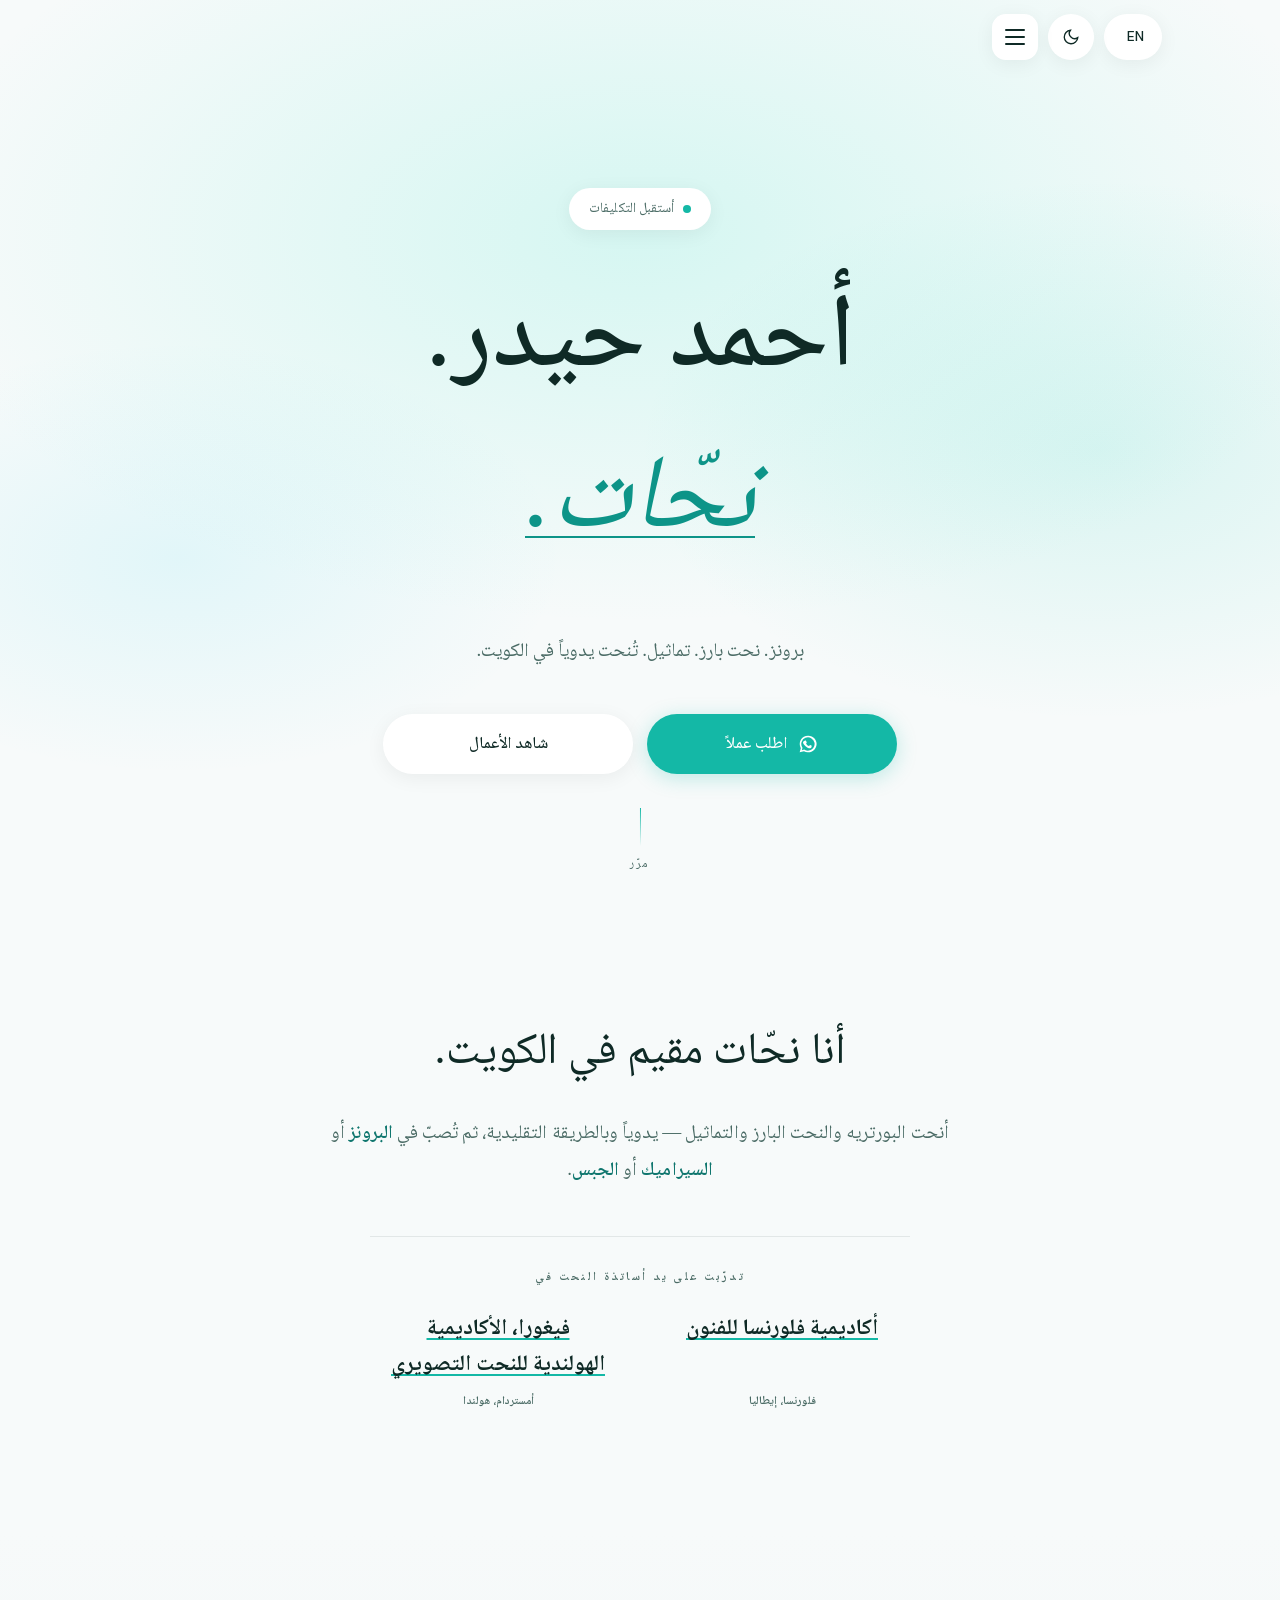
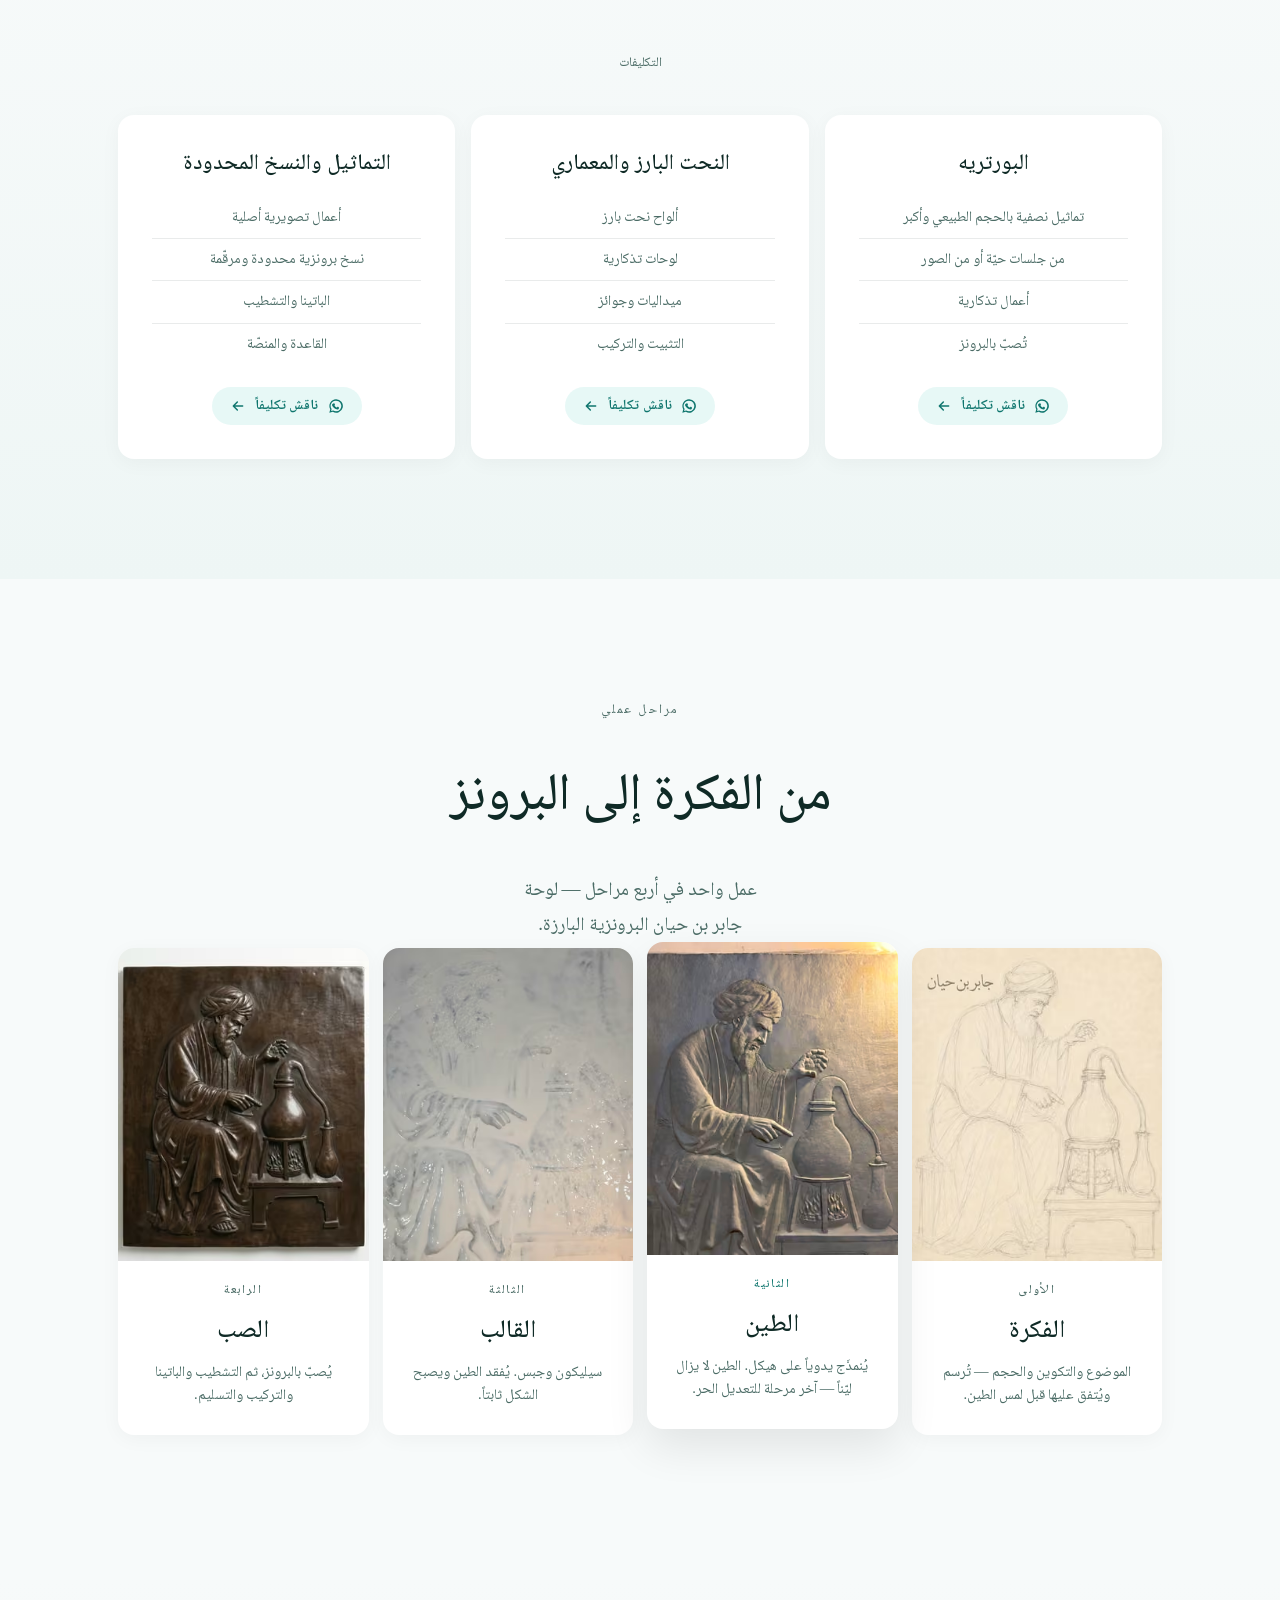
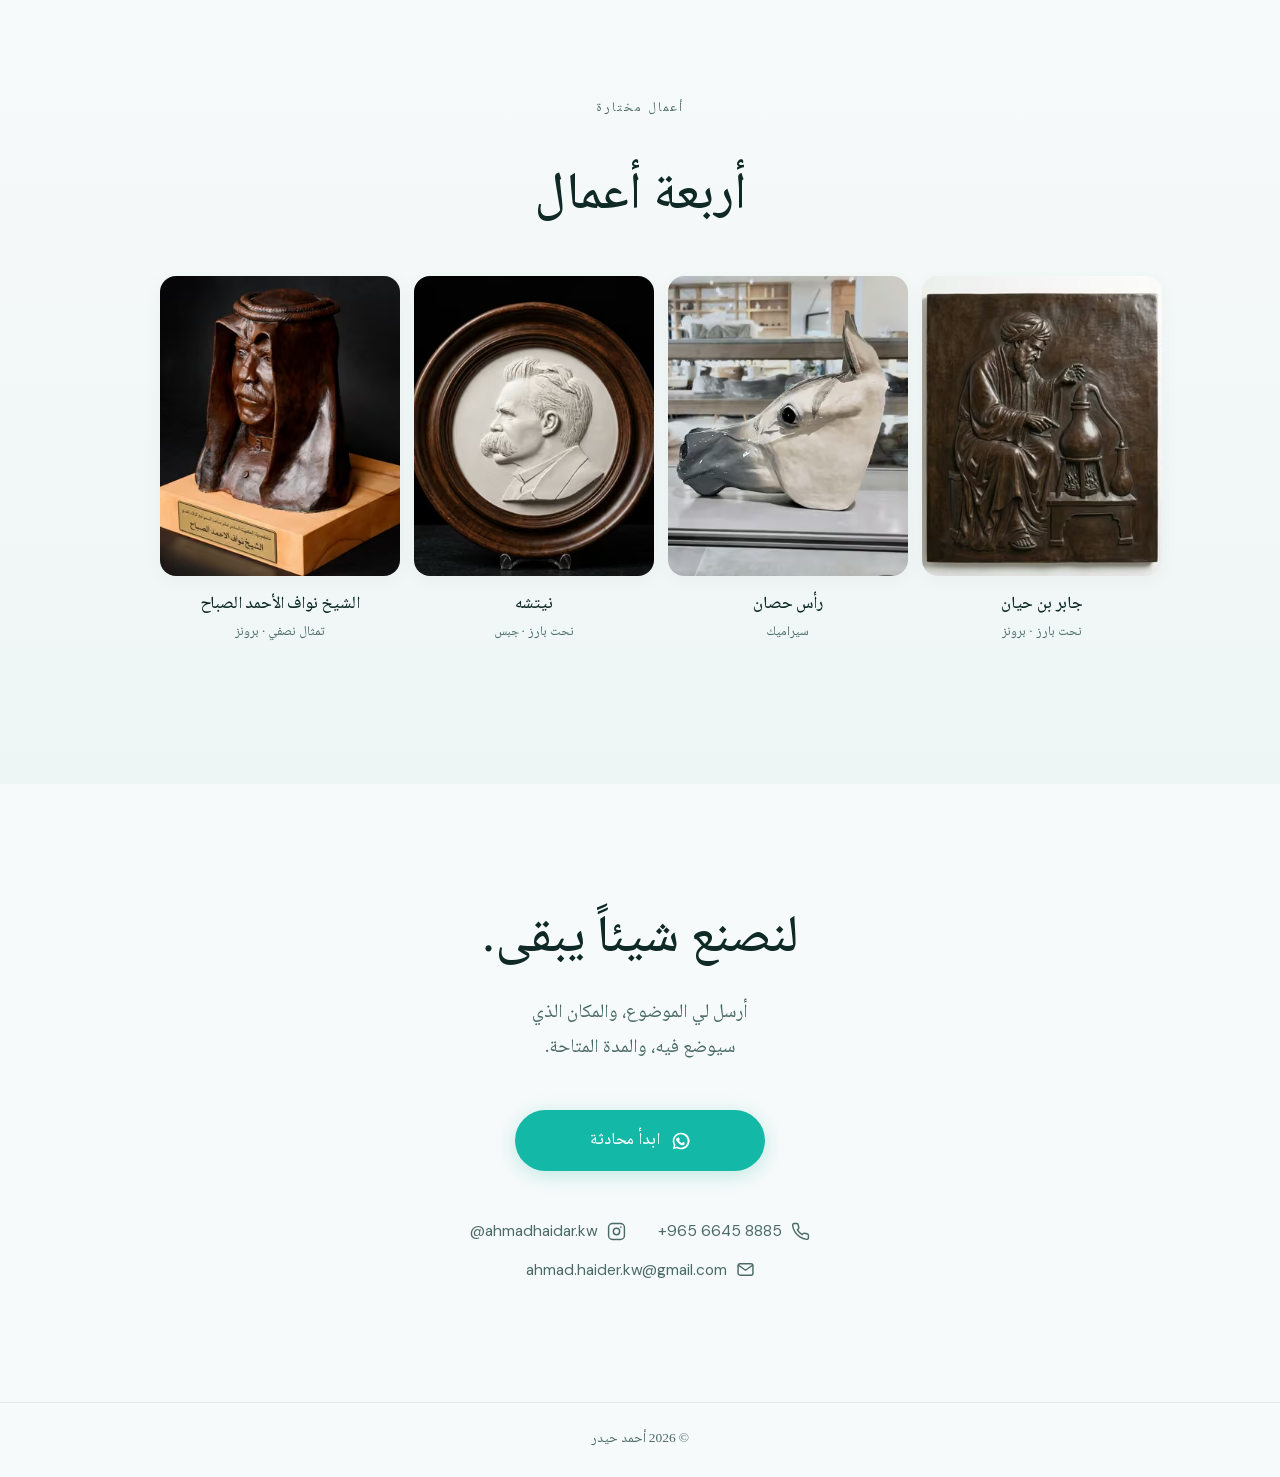
==== commit b7ef0884: "Drop the cross-links and the rail bars, centre the subtitle The process subtitle was the only text i" ====
--- a/ar/index.html
+++ b/ar/index.html
@@ -258,7 +258,7 @@
 @keyframes lineUp{to{transform:none}}
 
 .sub{color:var(--text-secondary);font-size:clamp(16px,4.2vw,19px);line-height:1.6;
-  max-width:30ch;margin:20px auto 0}
+  max-width:30ch;margin:20px auto 0;text-align:center;text-wrap:balance}
 
 .btns{display:grid;gap:14px;margin-top:clamp(32px,8vw,44px);justify-content:center}
 @media(min-width:620px){.btns{grid-auto-flow:column}}
@@ -414,11 +414,6 @@
 .rail.dragging *{pointer-events:none}
 
 /* 07 · rail progress bar */
-.bar{height:2px;background:var(--line);border-radius:2px;overflow:hidden;max-width:180px;margin:0 auto}
-.bar i{display:block;height:100%;width:100%;background:var(--accent);border-radius:2px;
-  transform-origin:left;transform:scaleX(var(--w,.25)) translateX(var(--o,0));
-  transition:transform .18s var(--ease-smooth)}
-
 .step{
   flex:0 0 76%;max-width:290px;scroll-snap-align:center;
   background:var(--bg-elevated);border-radius:16px;padding:28px 24px;
@@ -443,21 +438,7 @@
   .rail.steps{display:grid;grid-template-columns:repeat(4,1fr);overflow:visible;
     padding-inline:0;margin-inline:0;cursor:default}
   .rail.steps .step{flex:none;max-width:none}
-  .bar.steps-bar{display:none}
-}
-
-/* the work and the process are the same bronze; these are the two doors between them */
-.xlink{display:inline-flex;align-items:center;gap:6px;margin-top:6px;
-  /* 3px of padding takes the tap target past the 24px minimum */
-  padding:3px 1px;font-size:13px;letter-spacing:.01em;
-  color:var(--accent-text);text-decoration:none;white-space:nowrap;
-  border-bottom:1px solid transparent;transition:border-color .3s,opacity .3s}
-.xlink i{font-style:normal;transition:transform .35s var(--ease-out)}
-@media(hover:hover){.xlink:hover{border-bottom-color:currentColor}
-  .xlink:hover i{transform:translateY(3px)}}
-.work .xlink{margin-top:4px}
-.process-back{text-align:center;margin:clamp(26px,6vw,38px) 0 0}
-.process-back .xlink{font-size:14px}
+}
 
 /* ============ work plates ============ */
 .work{flex:0 0 64%;max-width:250px;scroll-snap-align:center;margin:0;perspective:900px}
@@ -678,9 +659,7 @@
 <h3>الصب</h3>
 <p>يُصبّ بالبرونز، ثم التشطيب والباتينا والتركيب والتسليم.</p></div>
 </div>
-<div class="bar steps-bar"><i></i></div>
-</div>
-<p class="process-back rv"><a class="xlink" href="#work"><span>شاهد العمل النهائي</span><i aria-hidden="true">↓</i></a></p>
+</div>
 </div>
 </section>
 <!-- ================= WORK ================= -->
@@ -699,8 +678,7 @@
 </picture>
 </div>
 <h3>جابر بن حيان</h3>
-<p>نحت بارز · برونز</p>
-<a class="xlink" href="#process"><span>شاهد كيف صُنع</span><i aria-hidden="true">↓</i></a></figure>
+<p>نحت بارز · برونز</p></figure>
 <figure class="work">
 <div class="plate">
 <picture>
@@ -732,7 +710,6 @@
 <h3>الشيخ نواف الأحمد الصباح</h3>
 <p>تمثال نصفي · برونز</p></figure>
 </div>
-<div class="bar"><i></i></div>
 </div>
 </div>
 </section>
@@ -909,18 +886,9 @@
 
   /* ---------- 07 · rails: drag to scroll, progress, active step ---------- */
   $$('.rail').forEach(function (rail) {
-    var wrap = rail.closest('.rail-wrap');
-    var fill = wrap ? $('.bar i', wrap) : null;
     var steps = $$('.step', rail);
 
     function update() {
-      var max = rail.scrollWidth - rail.clientWidth;
-      if (fill) {
-        var ratio = rail.clientWidth / rail.scrollWidth;
-        var pos = max > 0 ? rail.scrollLeft / max : 0;
-        fill.style.setProperty('--w', Math.min(1, ratio).toFixed(3));
-        fill.style.setProperty('--o', (pos * (1 / Math.max(ratio, .001) - 1) * 100).toFixed(2) + '%');
-      }
       if (steps.length) {
         var mid = rail.getBoundingClientRect().left + rail.clientWidth / 2;
         var best = null, bestD = Infinity;
